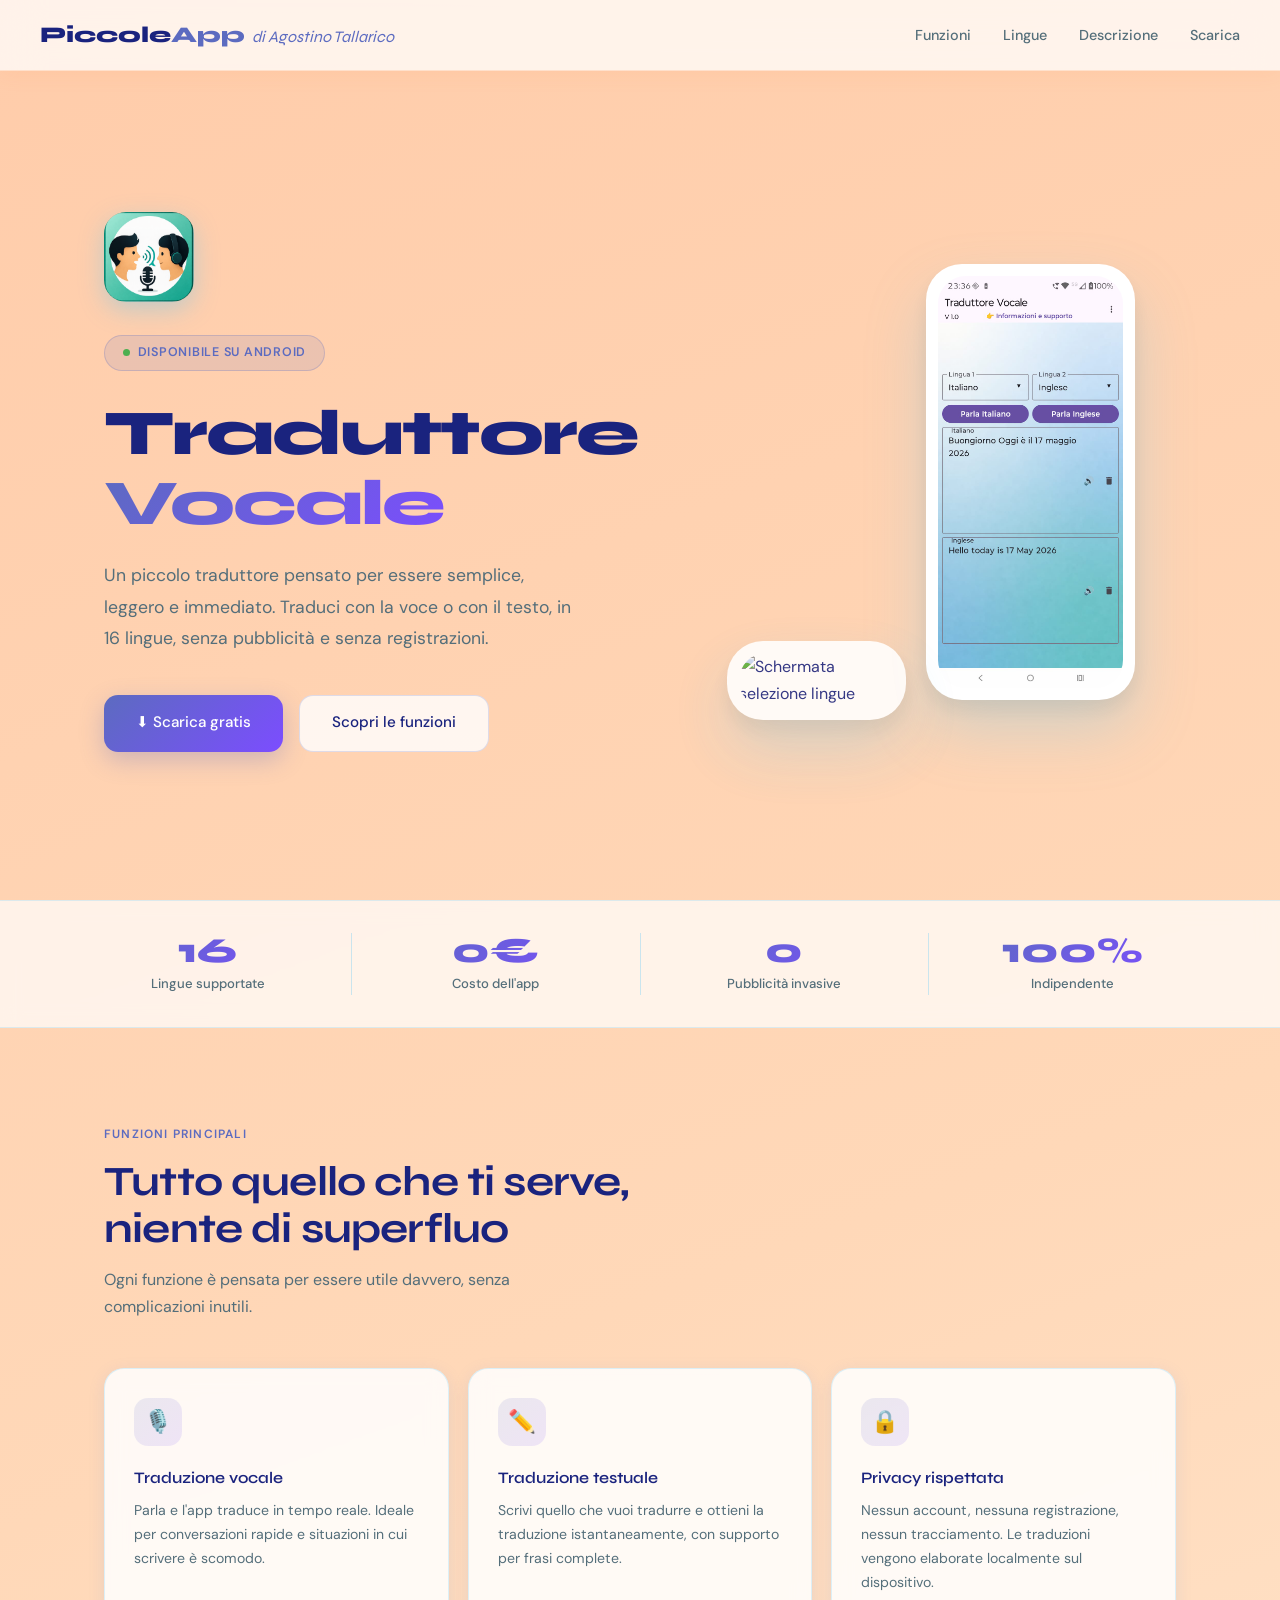
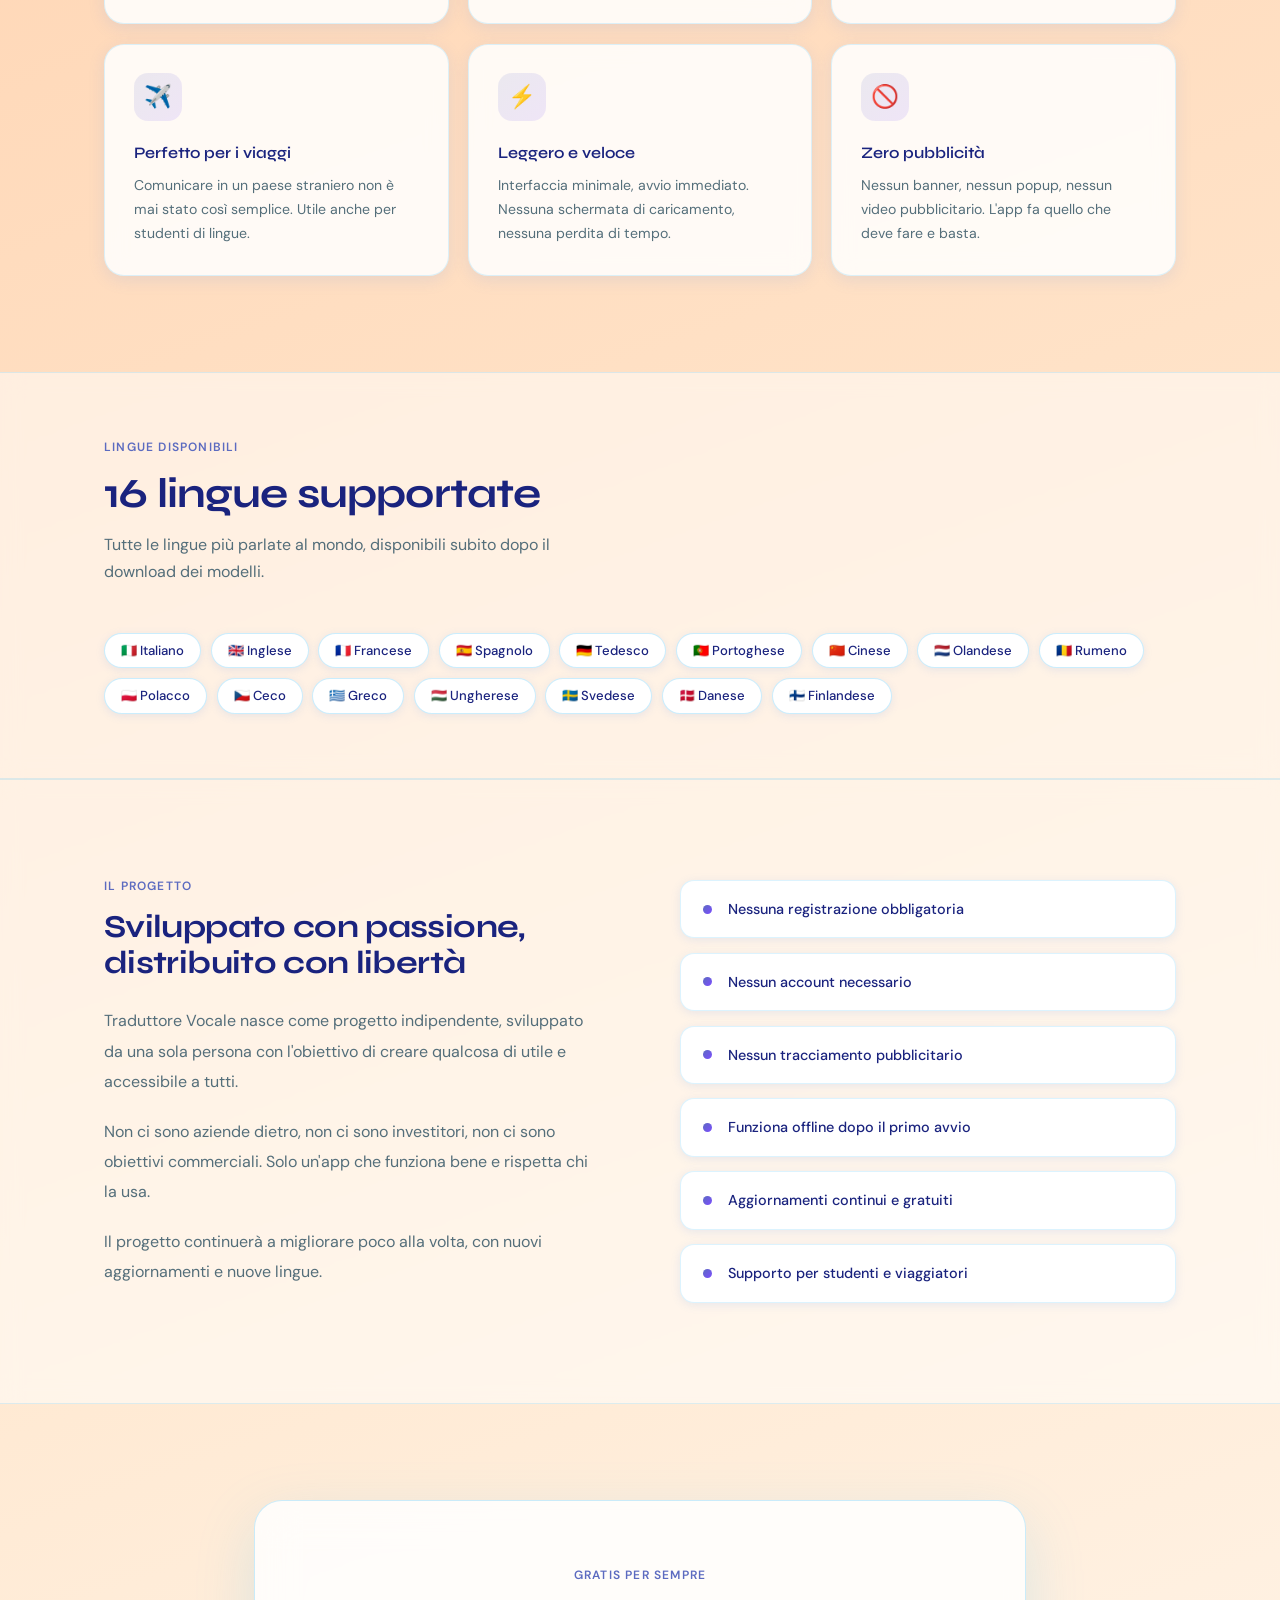
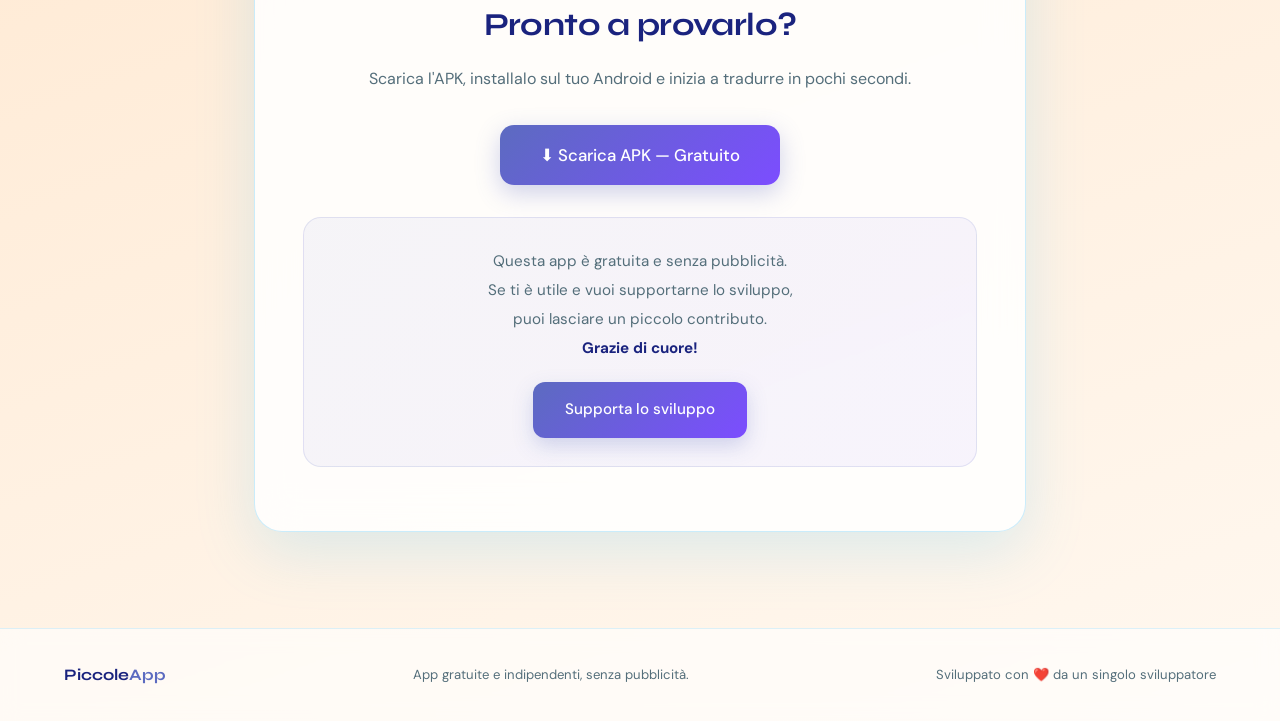
==== index.html @ b2d97234 "Add files via upload" ====
<!DOCTYPE html>
<html lang="it">
<head>
  <meta charset="UTF-8">
  <meta name="viewport" content="width=device-width, initial-scale=1.0">
  <title>PiccoleApp — Traduttore Vocale</title>
  <link href="https://fonts.googleapis.com/css2?family=Syne:wght@400;600;700;800&family=DM+Sans:wght@300;400;500&display=swap" rel="stylesheet">
  <style>
    *, *::before, *::after { box-sizing: border-box; margin: 0; padding: 0; }
    :root {
      --accent: #5c6bc0;
      --accent2: #7c4dff;
      --text: #1a237e;
      --text-muted: #546e7a;
      --card: rgba(255,255,255,0.85);
      --shadow: rgba(100,149,237,0.15);
    }
    html { scroll-behavior: smooth; }
    body {
      background: linear-gradient(160deg, #ffccaa 0%, #ffd8b8 35%, #ffe8d0 65%, #fff8f0 100%);
      min-height: 100vh;
      color: var(--text);
      font-family: 'DM Sans', sans-serif;
      line-height: 1.7;
      overflow-x: hidden;
    }
    nav {
      position: fixed; top: 0; left: 0; right: 0; z-index: 100;
      padding: 1rem 2.5rem;
      display: flex; justify-content: space-between; align-items: center;
      background: rgba(255,255,255,0.75);
      backdrop-filter: blur(20px);
      border-bottom: 1px solid rgba(255,150,80,0.2);
      box-shadow: 0 2px 20px rgba(255,150,80,0.1);
    }
    .nav-logo { font-family: 'Syne', sans-serif; font-weight: 800; font-size: 1.4rem; color: var(--text); text-decoration: none; }
    .nav-logo span { color: var(--accent); }
    .nav-links { display: flex; gap: 2rem; list-style: none; }
    .nav-links a { color: var(--text-muted); text-decoration: none; font-size: 0.9rem; font-weight: 500; transition: color 0.2s; }
    .nav-links a:hover { color: var(--accent); }

    .hero {
      min-height: 100vh;
      display: grid; grid-template-columns: 1fr 1fr;
      align-items: center; gap: 3rem;
      padding: 8rem 4rem 4rem;
      max-width: 1200px; margin: 0 auto;
    }
    .hero-content { animation: fadeUp 0.7s ease both; }
    @keyframes fadeUp { from { opacity:0; transform:translateY(25px); } to { opacity:1; transform:translateY(0); } }

    .hero-tag {
      display: inline-flex; align-items: center; gap: 0.5rem;
      background: rgba(92,107,192,0.12); border: 1px solid rgba(92,107,192,0.25);
      border-radius: 100px; padding: 0.4rem 1.1rem;
      font-size: 0.78rem; font-weight: 600; color: var(--accent);
      margin-bottom: 1.8rem; letter-spacing: 0.06em; text-transform: uppercase;
    }
    .hero-tag::before { content:''; width:7px; height:7px; border-radius:50%; background:#4caf50; animation: pulse 2s infinite; }
    @keyframes pulse { 0%,100%{opacity:1} 50%{opacity:0.4} }

    .hero h1 {
      font-family: 'Syne', sans-serif; font-weight: 800;
      font-size: clamp(2.8rem, 5vw, 4.5rem);
      line-height: 1.08; letter-spacing: -0.03em; margin-bottom: 1.4rem; color: #1a237e;
    }
    .hero h1 em {
      font-style: normal;
      background: linear-gradient(135deg, #5c6bc0, #7c4dff);
      -webkit-background-clip: text; -webkit-text-fill-color: transparent; background-clip: text;
    }
    .hero-desc { font-size: 1.1rem; color: var(--text-muted); max-width: 480px; margin-bottom: 2.5rem; line-height: 1.8; }
    .hero-actions { display: flex; gap: 1rem; flex-wrap: wrap; }

    .btn {
      display: inline-flex; align-items: center; gap: 0.6rem;
      padding: 0.9rem 2rem; border-radius: 14px;
      font-family: 'DM Sans', sans-serif; font-size: 0.95rem; font-weight: 500;
      text-decoration: none; cursor: pointer; border: none; transition: all 0.2s;
    }
    .btn-primary { background: linear-gradient(135deg, #5c6bc0, #7c4dff); color: white; box-shadow: 0 8px 24px rgba(92,107,192,0.3); }
    .btn-primary:hover { transform: translateY(-3px); box-shadow: 0 14px 32px rgba(92,107,192,0.4); }
    .btn-secondary { background: rgba(255,255,255,0.8); color: var(--text); border: 1px solid rgba(92,107,192,0.2); }
    .btn-secondary:hover { background: white; transform: translateY(-2px); box-shadow: 0 8px 20px rgba(100,149,237,0.15); }

    .hero-visual {
      display: flex; justify-content: center; align-items: flex-end;
      gap: 1.2rem; animation: fadeUp 0.7s ease 0.2s both;
    }
    .phone-frame {
      background: white; border-radius: 36px; padding: 10px;
      box-shadow: 0 30px 60px rgba(79,195,247,0.25), 0 10px 20px rgba(0,0,0,0.08);
      border: 2px solid rgba(255,255,255,0.9);
    }
    .phone-frame img { width: 185px; border-radius: 28px; display: block; }
    .phone-frame.secondary img { width: 155px; }
    .phone-frame.secondary { transform: translateY(20px); opacity: 0.88; }

    .stats-bar {
      background: rgba(255,255,255,0.7); backdrop-filter: blur(10px);
      border-top: 1px solid rgba(79,195,247,0.2); border-bottom: 1px solid rgba(79,195,247,0.2);
      padding: 2rem 4rem; display: flex; justify-content: center;
    }
    .stat { flex: 1; text-align: center; padding: 0 2rem; border-right: 1px solid rgba(79,195,247,0.3); }
    .stat:last-child { border-right: none; }
    .stat-num {
      font-family: 'Syne', sans-serif; font-size: 2.2rem; font-weight: 800;
      background: linear-gradient(135deg, #5c6bc0, #7c4dff);
      -webkit-background-clip: text; -webkit-text-fill-color: transparent; background-clip: text;
      line-height: 1; margin-bottom: 0.3rem;
    }
    .stat-label { font-size: 0.82rem; color: var(--text-muted); font-weight: 500; }

    .section { padding: 6rem 4rem; max-width: 1200px; margin: 0 auto; }
    .section-tag { font-size: 0.75rem; font-weight: 600; color: var(--accent); text-transform: uppercase; letter-spacing: 0.1em; margin-bottom: 0.8rem; }
    .section-title { font-family: 'Syne', sans-serif; font-weight: 700; font-size: clamp(1.8rem, 3.5vw, 2.6rem); letter-spacing: -0.02em; margin-bottom: 0.8rem; color: #1a237e; line-height: 1.15; }
    .section-desc { color: var(--text-muted); font-size: 1rem; max-width: 480px; margin-bottom: 3rem; }

    .features-grid { display: grid; grid-template-columns: repeat(auto-fit, minmax(260px, 1fr)); gap: 1.2rem; }
    .feature-card {
      background: var(--card); border: 1px solid rgba(79,195,247,0.2);
      border-radius: 20px; padding: 1.8rem; transition: all 0.3s;
      backdrop-filter: blur(10px); box-shadow: 0 4px 16px var(--shadow);
    }
    .feature-card:hover { transform: translateY(-5px); box-shadow: 0 16px 40px rgba(79,195,247,0.2); border-color: rgba(92,107,192,0.3); }
    .feature-icon { width:48px; height:48px; border-radius:14px; background:linear-gradient(135deg,rgba(92,107,192,0.12),rgba(124,77,255,0.12)); display:flex; align-items:center; justify-content:center; font-size:1.4rem; margin-bottom:1.1rem; }
    .feature-title { font-family:'Syne',sans-serif; font-weight:600; font-size:1rem; margin-bottom:0.5rem; color:#1a237e; }
    .feature-desc { font-size:0.88rem; color:var(--text-muted); line-height:1.7; }

    .light-section { background: rgba(255,255,255,0.5); backdrop-filter: blur(10px); border-top: 1px solid rgba(79,195,247,0.2); border-bottom: 1px solid rgba(79,195,247,0.2); }
    .langs-inner { max-width:1200px; margin:0 auto; padding:4rem; }
    .langs-grid { display:flex; flex-wrap:wrap; gap:0.6rem; margin-top:1rem; }
    .lang-tag { background:white; border:1px solid rgba(79,195,247,0.3); border-radius:100px; padding:0.35rem 1rem; font-size:0.82rem; color:var(--text); font-weight:500; box-shadow:0 2px 8px var(--shadow); }

    .desc-inner { max-width:1200px; margin:0 auto; padding:6rem 4rem; display:grid; grid-template-columns:1fr 1fr; gap:5rem; align-items:center; }
    .desc-text p { color:var(--text-muted); font-size:1rem; line-height:1.9; margin-bottom:1.2rem; }
    .highlights { display:flex; flex-direction:column; gap:0.9rem; }
    .highlight-item { display:flex; align-items:center; gap:1rem; padding:1rem 1.4rem; background:white; border-radius:14px; border:1px solid rgba(79,195,247,0.2); box-shadow:0 2px 10px var(--shadow); transition:all 0.2s; }
    .highlight-item:hover { transform:translateX(5px); border-color:rgba(92,107,192,0.3); }
    .highlight-dot { width:9px; height:9px; border-radius:50%; background:linear-gradient(135deg,#5c6bc0,#7c4dff); flex-shrink:0; }
    .highlight-text { font-size:0.9rem; color:var(--text); font-weight:500; }

    .download-wrap { padding:6rem 4rem; max-width:900px; margin:0 auto; text-align:center; }
    .download-card { background:rgba(255,255,255,0.85); backdrop-filter:blur(20px); border:1px solid rgba(79,195,247,0.3); border-radius:28px; padding:4rem 3rem; box-shadow:0 20px 60px rgba(79,195,247,0.2); }
    .download-title { font-family:'Syne',sans-serif; font-weight:700; font-size:2rem; color:#1a237e; margin-bottom:0.8rem; letter-spacing:-0.02em; }
    .download-desc { color:var(--text-muted); font-size:1rem; margin-bottom:2rem; }
    .donate-box { margin-top:2rem; padding:1.8rem 2rem; background:linear-gradient(135deg,rgba(92,107,192,0.06),rgba(124,77,255,0.06)); border-radius:18px; border:1px solid rgba(92,107,192,0.15); font-size:0.95rem; color:var(--text-muted); line-height:1.9; }
    .donate-box strong { color:var(--text); }
    .btn-donate { display:inline-flex; align-items:center; gap:0.6rem; margin-top:1.2rem; padding:0.85rem 2rem; border-radius:12px; background:linear-gradient(135deg,#5c6bc0,#7c4dff); color:white; font-family:'DM Sans',sans-serif; font-size:0.95rem; font-weight:500; text-decoration:none; transition:all 0.2s; box-shadow:0 8px 20px rgba(92,107,192,0.25); }
    .btn-donate:hover { transform:translateY(-2px); box-shadow:0 12px 28px rgba(92,107,192,0.35); }

    footer { background:rgba(255,255,255,0.6); backdrop-filter:blur(10px); border-top:1px solid rgba(79,195,247,0.2); padding:2rem 4rem; display:flex; justify-content:space-between; align-items:center; flex-wrap:wrap; gap:1rem; }
    .footer-logo { font-family:'Syne',sans-serif; font-weight:700; font-size:1rem; color:var(--text); }
    .footer-logo span { color:var(--accent); }
    .footer-text { font-size:0.82rem; color:var(--text-muted); }

    @media(max-width:768px){
      nav{padding:1rem 1.5rem;} .nav-links{display:none;}
      .hero{grid-template-columns:1fr;padding:7rem 1.5rem 3rem;gap:2rem;}
      .hero-visual{order:-1;} .phone-frame.secondary{display:none;}
      .stats-bar{padding:1.5rem;flex-wrap:wrap;}
      .stat{border-right:none;border-bottom:1px solid rgba(79,195,247,0.2);padding:1rem;}
      .stat:last-child{border-bottom:none;}
      .section{padding:4rem 1.5rem;}
      .langs-inner{padding:3rem 1.5rem;}
      .desc-inner{grid-template-columns:1fr;gap:2.5rem;padding:4rem 1.5rem;}
      .download-wrap{padding:4rem 1.5rem;}
      .download-card{padding:2.5rem 1.5rem;}
      footer{padding:1.5rem;flex-direction:column;text-align:center;}
    }
  </style>
</head>
<body>

<nav>
  <a href="#" class="nav-logo">Piccole<span>App</span> <em style="font-style:italic;font-size:1rem;font-weight:400;color:var(--accent);">di Agostino Tallarico</em></a>
  <ul class="nav-links">
    <li><a href="#funzioni">Funzioni</a></li>
    <li><a href="#lingue">Lingue</a></li>
    <li><a href="#descrizione">Descrizione</a></li>
    <li><a href="#download">Scarica</a></li>
  </ul>
</nav>

<section class="hero">
  <div class="hero-content">
    <div style="margin-bottom:1.5rem;">
      <img src="icona.png" alt="Icona Traduttore Vocale" style="width:90px;height:90px;border-radius:22px;box-shadow:0 8px 24px rgba(79,195,247,0.35);">
    </div>
    <div class="hero-tag">Disponibile su Android</div>
    <h1>Traduttore<br><em>Vocale</em></h1>
    <p class="hero-desc">Un piccolo traduttore pensato per essere semplice, leggero e immediato. Traduci con la voce o con il testo, in 16 lingue, senza pubblicità e senza registrazioni.</p>
    <div class="hero-actions">
      <a href="#download" class="btn btn-primary">⬇ Scarica gratis</a>
      <a href="#funzioni" class="btn btn-secondary">Scopri le funzioni</a>
    </div>
  </div>
  <div class="hero-visual">
    <div class="phone-frame secondary">
      <img src="screenshot2.jpeg" alt="Schermata selezione lingue">
    </div>
    <div class="phone-frame">
      <img src="screenshot1.jpeg" alt="Schermata principale Traduttore Vocale">
    </div>
  </div>
</section>

<div class="stats-bar">
  <div class="stat"><div class="stat-num">16</div><div class="stat-label">Lingue supportate</div></div>
  <div class="stat"><div class="stat-num">0€</div><div class="stat-label">Costo dell'app</div></div>
  <div class="stat"><div class="stat-num">0</div><div class="stat-label">Pubblicità invasive</div></div>
  <div class="stat"><div class="stat-num">100%</div><div class="stat-label">Indipendente</div></div>
</div>

<section class="section" id="funzioni">
  <div class="section-tag">Funzioni principali</div>
  <h2 class="section-title">Tutto quello che ti serve,<br>niente di superfluo</h2>
  <p class="section-desc">Ogni funzione è pensata per essere utile davvero, senza complicazioni inutili.</p>
  <div class="features-grid">
    <div class="feature-card"><div class="feature-icon">🎙️</div><div class="feature-title">Traduzione vocale</div><div class="feature-desc">Parla e l'app traduce in tempo reale. Ideale per conversazioni rapide e situazioni in cui scrivere è scomodo.</div></div>
    <div class="feature-card"><div class="feature-icon">✏️</div><div class="feature-title">Traduzione testuale</div><div class="feature-desc">Scrivi quello che vuoi tradurre e ottieni la traduzione istantaneamente, con supporto per frasi complete.</div></div>
    <div class="feature-card"><div class="feature-icon">🔒</div><div class="feature-title">Privacy rispettata</div><div class="feature-desc">Nessun account, nessuna registrazione, nessun tracciamento. Le traduzioni vengono elaborate localmente sul dispositivo.</div></div>
    <div class="feature-card"><div class="feature-icon">✈️</div><div class="feature-title">Perfetto per i viaggi</div><div class="feature-desc">Comunicare in un paese straniero non è mai stato così semplice. Utile anche per studenti di lingue.</div></div>
    <div class="feature-card"><div class="feature-icon">⚡</div><div class="feature-title">Leggero e veloce</div><div class="feature-desc">Interfaccia minimale, avvio immediato. Nessuna schermata di caricamento, nessuna perdita di tempo.</div></div>
    <div class="feature-card"><div class="feature-icon">🚫</div><div class="feature-title">Zero pubblicità</div><div class="feature-desc">Nessun banner, nessun popup, nessun video pubblicitario. L'app fa quello che deve fare e basta.</div></div>
  </div>
</section>

<div class="light-section" id="lingue">
  <div class="langs-inner">
    <div class="section-tag">Lingue disponibili</div>
    <h2 class="section-title">16 lingue supportate</h2>
    <p class="section-desc">Tutte le lingue più parlate al mondo, disponibili subito dopo il download dei modelli.</p>
    <div class="langs-grid">
      <span class="lang-tag">🇮🇹 Italiano</span>
      <span class="lang-tag">🇬🇧 Inglese</span>
      <span class="lang-tag">🇫🇷 Francese</span>
      <span class="lang-tag">🇪🇸 Spagnolo</span>
      <span class="lang-tag">🇩🇪 Tedesco</span>
      <span class="lang-tag">🇵🇹 Portoghese</span>
      <span class="lang-tag">🇨🇳 Cinese</span>
      <span class="lang-tag">🇳🇱 Olandese</span>
      <span class="lang-tag">🇷🇴 Rumeno</span>
      <span class="lang-tag">🇵🇱 Polacco</span>
      <span class="lang-tag">🇨🇿 Ceco</span>
      <span class="lang-tag">🇬🇷 Greco</span>
      <span class="lang-tag">🇭🇺 Ungherese</span>
      <span class="lang-tag">🇸🇪 Svedese</span>
      <span class="lang-tag">🇩🇰 Danese</span>
      <span class="lang-tag">🇫🇮 Finlandese</span>
    </div>
  </div>
</div>

<div class="light-section" id="descrizione">
  <div class="desc-inner">
    <div class="desc-text">
      <div class="section-tag">Il progetto</div>
      <h2 class="section-title" style="font-size:2rem;margin-bottom:1.5rem;">Sviluppato con passione,<br>distribuito con libertà</h2>
      <p>Traduttore Vocale nasce come progetto indipendente, sviluppato da una sola persona con l'obiettivo di creare qualcosa di utile e accessibile a tutti.</p>
      <p>Non ci sono aziende dietro, non ci sono investitori, non ci sono obiettivi commerciali. Solo un'app che funziona bene e rispetta chi la usa.</p>
      <p>Il progetto continuerà a migliorare poco alla volta, con nuovi aggiornamenti e nuove lingue.</p>
    </div>
    <div class="highlights">
      <div class="highlight-item"><div class="highlight-dot"></div><div class="highlight-text">Nessuna registrazione obbligatoria</div></div>
      <div class="highlight-item"><div class="highlight-dot"></div><div class="highlight-text">Nessun account necessario</div></div>
      <div class="highlight-item"><div class="highlight-dot"></div><div class="highlight-text">Nessun tracciamento pubblicitario</div></div>
      <div class="highlight-item"><div class="highlight-dot"></div><div class="highlight-text">Funziona offline dopo il primo avvio</div></div>
      <div class="highlight-item"><div class="highlight-dot"></div><div class="highlight-text">Aggiornamenti continui e gratuiti</div></div>
      <div class="highlight-item"><div class="highlight-dot"></div><div class="highlight-text">Supporto per studenti e viaggiatori</div></div>
    </div>
  </div>
</div>

<div class="download-wrap" id="download">
  <div class="download-card">
    <div class="section-tag" style="margin-bottom:0.8rem;">Gratis per sempre</div>
    <div class="download-title">Pronto a provarlo?</div>
    <p class="download-desc">Scarica l'APK, installalo sul tuo Android e inizia a tradurre in pochi secondi.</p>
    <a href="https://github.com/piccoleapp-agozx/piccoleapp-agozx.github.io/releases/download/V1.0/TraduttoreVocaleV1.apk" class="btn btn-primary" style="font-size:1.05rem;padding:1rem 2.5rem;margin:0 auto;display:inline-flex;">
      ⬇ Scarica APK — Gratuito
    </a>
    <div class="donate-box">
      Questa app è gratuita e senza pubblicità.<br>
      Se ti è utile e vuoi supportarne lo sviluppo,<br>
      puoi lasciare un piccolo contributo.<br>
      <strong>Grazie di cuore!</strong>
      <br>
      <a href="https://buy.stripe.com/dRmeVe0cz824a1n1lddwc03" target="_blank" class="btn-donate">Supporta lo sviluppo</a>
    </div>
  </div>
</div>

<footer>
  <div class="footer-logo">Piccole<span>App</span></div>
  <div class="footer-text">App gratuite e indipendenti, senza pubblicità.</div>
  <div class="footer-text">Sviluppato con ❤️ da un singolo sviluppatore</div>
</footer>

</body>
</html>
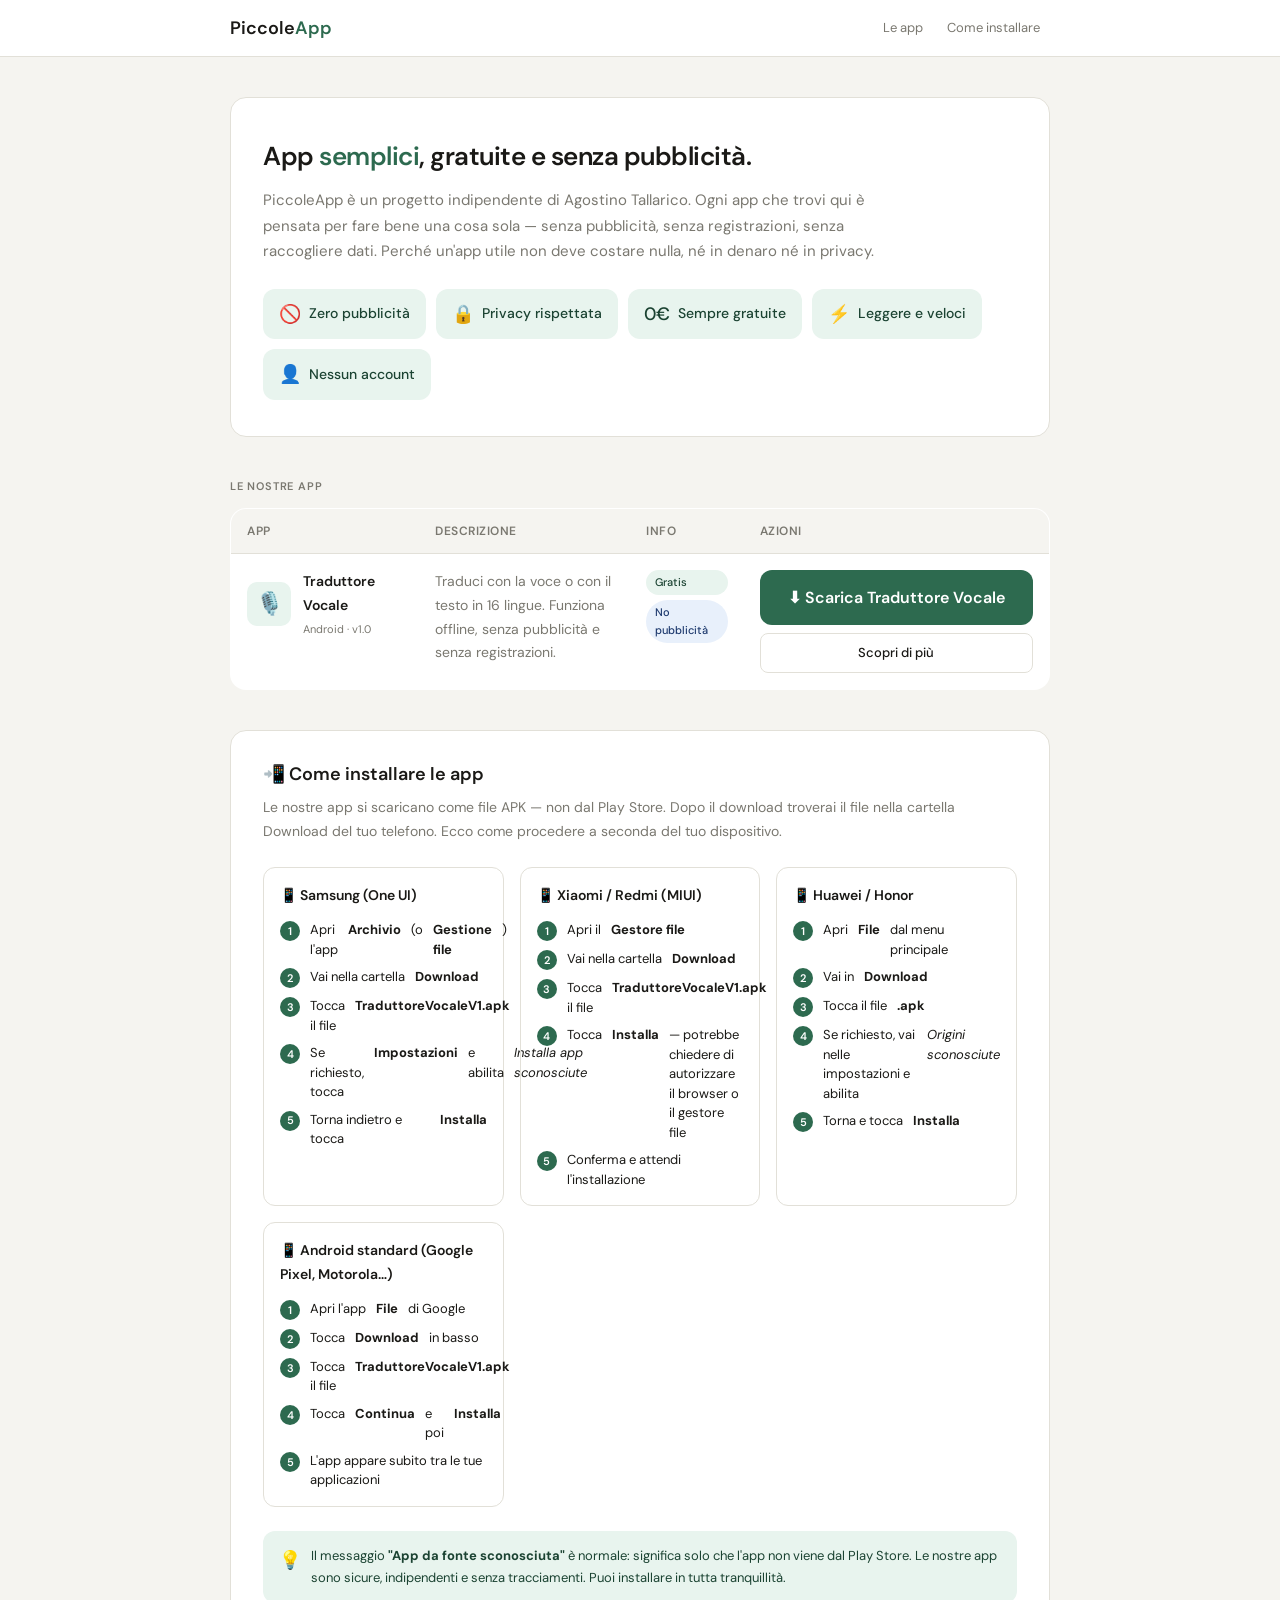
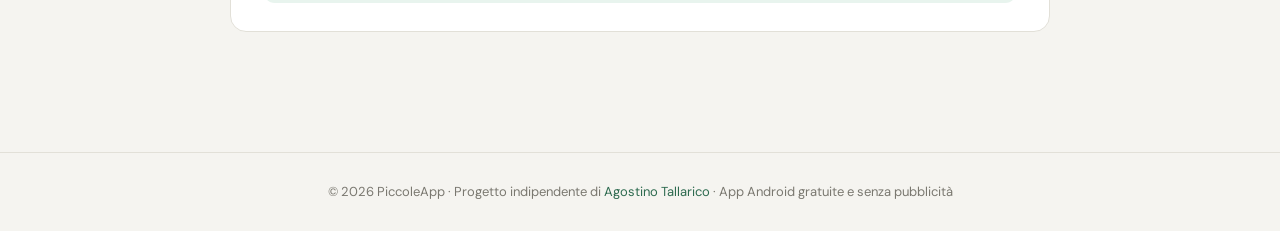
==== commit 842cac80: "Update footer text to remove advertising mention" ====
--- a/index.html
+++ b/index.html
@@ -1,300 +1,235 @@
 <!DOCTYPE html>
 <html lang="it">
 <head>
-  <meta charset="UTF-8">
-  <meta name="viewport" content="width=device-width, initial-scale=1.0">
-  <title>PiccoleApp — Traduttore Vocale</title>
-  <link href="https://fonts.googleapis.com/css2?family=Syne:wght@400;600;700;800&family=DM+Sans:wght@300;400;500&display=swap" rel="stylesheet">
+  <meta charset="UTF-8"/>
+  <meta name="viewport" content="width=device-width, initial-scale=1.0"/>
+  <title>PiccoleApp — App Android gratuite e senza pubblicità</title>
+  <link rel="preconnect" href="https://fonts.googleapis.com">
+  <link href="https://fonts.googleapis.com/css2?family=DM+Sans:wght@400;500;600&display=swap" rel="stylesheet">
   <style>
     *, *::before, *::after { box-sizing: border-box; margin: 0; padding: 0; }
     :root {
-      --accent: #5c6bc0;
-      --accent2: #7c4dff;
-      --text: #1a237e;
-      --text-muted: #546e7a;
-      --card: rgba(255,255,255,0.85);
-      --shadow: rgba(100,149,237,0.15);
+      --bg: #f5f4f0;
+      --surface: #ffffff;
+      --border: #e2e0d8;
+      --text: #1a1916;
+      --muted: #7a7870;
+      --accent: #2d6a4f;
+      --accent-light: #e8f4ee;
+      --accent-text: #1b4332;
+      --highlight: #f4a226;
+      --info-light: #e8f0fb;
+      --info-text: #1e3a6e;
+      --radius-sm: 8px;
+      --radius-md: 12px;
+      --radius-lg: 16px;
     }
-    html { scroll-behavior: smooth; }
-    body {
-      background: linear-gradient(160deg, #ffccaa 0%, #ffd8b8 35%, #ffe8d0 65%, #fff8f0 100%);
-      min-height: 100vh;
-      color: var(--text);
-      font-family: 'DM Sans', sans-serif;
-      line-height: 1.7;
-      overflow-x: hidden;
-    }
-    nav {
-      position: fixed; top: 0; left: 0; right: 0; z-index: 100;
-      padding: 1rem 2.5rem;
-      display: flex; justify-content: space-between; align-items: center;
-      background: rgba(255,255,255,0.75);
-      backdrop-filter: blur(20px);
-      border-bottom: 1px solid rgba(255,150,80,0.2);
-      box-shadow: 0 2px 20px rgba(255,150,80,0.1);
-    }
-    .nav-logo { font-family: 'Syne', sans-serif; font-weight: 800; font-size: 1.4rem; color: var(--text); text-decoration: none; }
-    .nav-logo span { color: var(--accent); }
-    .nav-links { display: flex; gap: 2rem; list-style: none; }
-    .nav-links a { color: var(--text-muted); text-decoration: none; font-size: 0.9rem; font-weight: 500; transition: color 0.2s; }
-    .nav-links a:hover { color: var(--accent); }
-
-    .hero {
-      min-height: 100vh;
-      display: grid; grid-template-columns: 1fr 1fr;
-      align-items: center; gap: 3rem;
-      padding: 8rem 4rem 4rem;
-      max-width: 1200px; margin: 0 auto;
-    }
-    .hero-content { animation: fadeUp 0.7s ease both; }
-    @keyframes fadeUp { from { opacity:0; transform:translateY(25px); } to { opacity:1; transform:translateY(0); } }
-
-    .hero-tag {
-      display: inline-flex; align-items: center; gap: 0.5rem;
-      background: rgba(92,107,192,0.12); border: 1px solid rgba(92,107,192,0.25);
-      border-radius: 100px; padding: 0.4rem 1.1rem;
-      font-size: 0.78rem; font-weight: 600; color: var(--accent);
-      margin-bottom: 1.8rem; letter-spacing: 0.06em; text-transform: uppercase;
-    }
-    .hero-tag::before { content:''; width:7px; height:7px; border-radius:50%; background:#4caf50; animation: pulse 2s infinite; }
-    @keyframes pulse { 0%,100%{opacity:1} 50%{opacity:0.4} }
-
-    .hero h1 {
-      font-family: 'Syne', sans-serif; font-weight: 800;
-      font-size: clamp(2.8rem, 5vw, 4.5rem);
-      line-height: 1.08; letter-spacing: -0.03em; margin-bottom: 1.4rem; color: #1a237e;
-    }
-    .hero h1 em {
-      font-style: normal;
-      background: linear-gradient(135deg, #5c6bc0, #7c4dff);
-      -webkit-background-clip: text; -webkit-text-fill-color: transparent; background-clip: text;
-    }
-    .hero-desc { font-size: 1.1rem; color: var(--text-muted); max-width: 480px; margin-bottom: 2.5rem; line-height: 1.8; }
-    .hero-actions { display: flex; gap: 1rem; flex-wrap: wrap; }
-
-    .btn {
-      display: inline-flex; align-items: center; gap: 0.6rem;
-      padding: 0.9rem 2rem; border-radius: 14px;
-      font-family: 'DM Sans', sans-serif; font-size: 0.95rem; font-weight: 500;
-      text-decoration: none; cursor: pointer; border: none; transition: all 0.2s;
-    }
-    .btn-primary { background: linear-gradient(135deg, #5c6bc0, #7c4dff); color: white; box-shadow: 0 8px 24px rgba(92,107,192,0.3); }
-    .btn-primary:hover { transform: translateY(-3px); box-shadow: 0 14px 32px rgba(92,107,192,0.4); }
-    .btn-secondary { background: rgba(255,255,255,0.8); color: var(--text); border: 1px solid rgba(92,107,192,0.2); }
-    .btn-secondary:hover { background: white; transform: translateY(-2px); box-shadow: 0 8px 20px rgba(100,149,237,0.15); }
-
-    .hero-visual {
-      display: flex; justify-content: center; align-items: flex-end;
-      gap: 1.2rem; animation: fadeUp 0.7s ease 0.2s both;
-    }
-    .phone-frame {
-      background: white; border-radius: 36px; padding: 10px;
-      box-shadow: 0 30px 60px rgba(79,195,247,0.25), 0 10px 20px rgba(0,0,0,0.08);
-      border: 2px solid rgba(255,255,255,0.9);
-    }
-    .phone-frame img { width: 185px; border-radius: 28px; display: block; }
-    .phone-frame.secondary img { width: 155px; }
-    .phone-frame.secondary { transform: translateY(20px); opacity: 0.88; }
-
-    .stats-bar {
-      background: rgba(255,255,255,0.7); backdrop-filter: blur(10px);
-      border-top: 1px solid rgba(79,195,247,0.2); border-bottom: 1px solid rgba(79,195,247,0.2);
-      padding: 2rem 4rem; display: flex; justify-content: center;
-    }
-    .stat { flex: 1; text-align: center; padding: 0 2rem; border-right: 1px solid rgba(79,195,247,0.3); }
-    .stat:last-child { border-right: none; }
-    .stat-num {
-      font-family: 'Syne', sans-serif; font-size: 2.2rem; font-weight: 800;
-      background: linear-gradient(135deg, #5c6bc0, #7c4dff);
-      -webkit-background-clip: text; -webkit-text-fill-color: transparent; background-clip: text;
-      line-height: 1; margin-bottom: 0.3rem;
-    }
-    .stat-label { font-size: 0.82rem; color: var(--text-muted); font-weight: 500; }
-
-    .section { padding: 6rem 4rem; max-width: 1200px; margin: 0 auto; }
-    .section-tag { font-size: 0.75rem; font-weight: 600; color: var(--accent); text-transform: uppercase; letter-spacing: 0.1em; margin-bottom: 0.8rem; }
-    .section-title { font-family: 'Syne', sans-serif; font-weight: 700; font-size: clamp(1.8rem, 3.5vw, 2.6rem); letter-spacing: -0.02em; margin-bottom: 0.8rem; color: #1a237e; line-height: 1.15; }
-    .section-desc { color: var(--text-muted); font-size: 1rem; max-width: 480px; margin-bottom: 3rem; }
-
-    .features-grid { display: grid; grid-template-columns: repeat(auto-fit, minmax(260px, 1fr)); gap: 1.2rem; }
-    .feature-card {
-      background: var(--card); border: 1px solid rgba(79,195,247,0.2);
-      border-radius: 20px; padding: 1.8rem; transition: all 0.3s;
-      backdrop-filter: blur(10px); box-shadow: 0 4px 16px var(--shadow);
-    }
-    .feature-card:hover { transform: translateY(-5px); box-shadow: 0 16px 40px rgba(79,195,247,0.2); border-color: rgba(92,107,192,0.3); }
-    .feature-icon { width:48px; height:48px; border-radius:14px; background:linear-gradient(135deg,rgba(92,107,192,0.12),rgba(124,77,255,0.12)); display:flex; align-items:center; justify-content:center; font-size:1.4rem; margin-bottom:1.1rem; }
-    .feature-title { font-family:'Syne',sans-serif; font-weight:600; font-size:1rem; margin-bottom:0.5rem; color:#1a237e; }
-    .feature-desc { font-size:0.88rem; color:var(--text-muted); line-height:1.7; }
-
-    .light-section { background: rgba(255,255,255,0.5); backdrop-filter: blur(10px); border-top: 1px solid rgba(79,195,247,0.2); border-bottom: 1px solid rgba(79,195,247,0.2); }
-    .langs-inner { max-width:1200px; margin:0 auto; padding:4rem; }
-    .langs-grid { display:flex; flex-wrap:wrap; gap:0.6rem; margin-top:1rem; }
-    .lang-tag { background:white; border:1px solid rgba(79,195,247,0.3); border-radius:100px; padding:0.35rem 1rem; font-size:0.82rem; color:var(--text); font-weight:500; box-shadow:0 2px 8px var(--shadow); }
-
-    .desc-inner { max-width:1200px; margin:0 auto; padding:6rem 4rem; display:grid; grid-template-columns:1fr 1fr; gap:5rem; align-items:center; }
-    .desc-text p { color:var(--text-muted); font-size:1rem; line-height:1.9; margin-bottom:1.2rem; }
-    .highlights { display:flex; flex-direction:column; gap:0.9rem; }
-    .highlight-item { display:flex; align-items:center; gap:1rem; padding:1rem 1.4rem; background:white; border-radius:14px; border:1px solid rgba(79,195,247,0.2); box-shadow:0 2px 10px var(--shadow); transition:all 0.2s; }
-    .highlight-item:hover { transform:translateX(5px); border-color:rgba(92,107,192,0.3); }
-    .highlight-dot { width:9px; height:9px; border-radius:50%; background:linear-gradient(135deg,#5c6bc0,#7c4dff); flex-shrink:0; }
-    .highlight-text { font-size:0.9rem; color:var(--text); font-weight:500; }
-
-    .download-wrap { padding:6rem 4rem; max-width:900px; margin:0 auto; text-align:center; }
-    .download-card { background:rgba(255,255,255,0.85); backdrop-filter:blur(20px); border:1px solid rgba(79,195,247,0.3); border-radius:28px; padding:4rem 3rem; box-shadow:0 20px 60px rgba(79,195,247,0.2); }
-    .download-title { font-family:'Syne',sans-serif; font-weight:700; font-size:2rem; color:#1a237e; margin-bottom:0.8rem; letter-spacing:-0.02em; }
-    .download-desc { color:var(--text-muted); font-size:1rem; margin-bottom:2rem; }
-    .donate-box { margin-top:2rem; padding:1.8rem 2rem; background:linear-gradient(135deg,rgba(92,107,192,0.06),rgba(124,77,255,0.06)); border-radius:18px; border:1px solid rgba(92,107,192,0.15); font-size:0.95rem; color:var(--text-muted); line-height:1.9; }
-    .donate-box strong { color:var(--text); }
-    .btn-donate { display:inline-flex; align-items:center; gap:0.6rem; margin-top:1.2rem; padding:0.85rem 2rem; border-radius:12px; background:linear-gradient(135deg,#5c6bc0,#7c4dff); color:white; font-family:'DM Sans',sans-serif; font-size:0.95rem; font-weight:500; text-decoration:none; transition:all 0.2s; box-shadow:0 8px 20px rgba(92,107,192,0.25); }
-    .btn-donate:hover { transform:translateY(-2px); box-shadow:0 12px 28px rgba(92,107,192,0.35); }
-
-    footer { background:rgba(255,255,255,0.6); backdrop-filter:blur(10px); border-top:1px solid rgba(79,195,247,0.2); padding:2rem 4rem; display:flex; justify-content:space-between; align-items:center; flex-wrap:wrap; gap:1rem; }
-    .footer-logo { font-family:'Syne',sans-serif; font-weight:700; font-size:1rem; color:var(--text); }
-    .footer-logo span { color:var(--accent); }
-    .footer-text { font-size:0.82rem; color:var(--text-muted); }
-
-    @media(max-width:768px){
-      nav{padding:1rem 1.5rem;} .nav-links{display:none;}
-      .hero{grid-template-columns:1fr;padding:7rem 1.5rem 3rem;gap:2rem;}
-      .hero-visual{order:-1;} .phone-frame.secondary{display:none;}
-      .stats-bar{padding:1.5rem;flex-wrap:wrap;}
-      .stat{border-right:none;border-bottom:1px solid rgba(79,195,247,0.2);padding:1rem;}
-      .stat:last-child{border-bottom:none;}
-      .section{padding:4rem 1.5rem;}
-      .langs-inner{padding:3rem 1.5rem;}
-      .desc-inner{grid-template-columns:1fr;gap:2.5rem;padding:4rem 1.5rem;}
-      .download-wrap{padding:4rem 1.5rem;}
-      .download-card{padding:2.5rem 1.5rem;}
-      footer{padding:1.5rem;flex-direction:column;text-align:center;}
+    body { font-family: 'DM Sans', sans-serif; background: var(--bg); color: var(--text); line-height: 1.7; }
+
+    /* NAV */
+    nav { background: var(--surface); border-bottom: 1px solid var(--border); position: sticky; top: 0; z-index: 100; }
+    .nav-inner { max-width: 860px; margin: 0 auto; padding: 0 20px; height: 56px; display: flex; align-items: center; justify-content: space-between; }
+    .logo { font-size: 18px; font-weight: 600; color: var(--text); text-decoration: none; }
+    .logo span { color: var(--accent); }
+    .nav-links { display: flex; gap: 4px; }
+    .nav-links a { font-size: 13px; color: var(--muted); text-decoration: none; padding: 5px 10px; border-radius: var(--radius-sm); transition: background 0.15s, color 0.15s; }
+    .nav-links a:hover { background: var(--bg); color: var(--text); }
+
+    main { max-width: 860px; margin: 0 auto; padding: 40px 20px 80px; }
+
+    /* HERO FILOSOFIA */
+    .hero { background: var(--surface); border: 1px solid var(--border); border-radius: var(--radius-lg); padding: 36px 32px; margin-bottom: 40px; }
+    .hero h1 { font-size: 26px; font-weight: 600; letter-spacing: -0.5px; margin-bottom: 10px; }
+    .hero h1 span { color: var(--accent); }
+    .hero p { font-size: 15px; color: var(--muted); max-width: 620px; margin-bottom: 24px; }
+    .pillole { display: flex; flex-wrap: wrap; gap: 10px; }
+    .pillola { display: flex; align-items: center; gap: 8px; background: var(--accent-light); border-radius: var(--radius-md); padding: 10px 16px; font-size: 14px; font-weight: 500; color: var(--accent-text); }
+    .pillola .ico { font-size: 18px; }
+
+    /* SEZIONE TITOLO */
+    .section-label { font-size: 11px; font-weight: 600; letter-spacing: 0.8px; text-transform: uppercase; color: var(--muted); margin-bottom: 12px; }
+
+    /* TABELLA APP */
+    .app-table { width: 100%; border-collapse: collapse; background: var(--surface); border-radius: var(--radius-lg); overflow: hidden; border: 1px solid var(--border); margin-bottom: 40px; }
+    .app-table thead tr { background: var(--bg); border-bottom: 1px solid var(--border); }
+    .app-table th { font-size: 12px; font-weight: 600; color: var(--muted); text-transform: uppercase; letter-spacing: 0.5px; padding: 12px 16px; text-align: left; }
+    .app-table tbody tr { border-bottom: 1px solid var(--border); transition: background 0.12s; }
+    .app-table tbody tr:last-child { border-bottom: none; }
+    .app-table tbody tr:hover { background: var(--bg); }
+    .app-table td { padding: 16px; vertical-align: top; font-size: 14px; }
+    .app-name-cell { display: flex; align-items: center; gap: 12px; }
+    .app-icon { width: 44px; height: 44px; border-radius: 10px; background: var(--accent-light); display: flex; align-items: center; justify-content: center; font-size: 22px; flex-shrink: 0; }
+    .app-name { font-weight: 600; font-size: 14px; margin-bottom: 2px; }
+    .app-platform { font-size: 11px; color: var(--muted); }
+    .tag { font-size: 11px; font-weight: 500; padding: 3px 9px; border-radius: 99px; }
+    .tag-free { background: var(--accent-light); color: var(--accent-text); }
+    .tag-nopub { background: var(--info-light); color: var(--info-text); }
+    .btn { display: inline-block; font-family: 'DM Sans', sans-serif; border: none; cursor: pointer; text-decoration: none; transition: opacity 0.15s; white-space: nowrap; }
+    .btn-outline { font-size: 13px; font-weight: 500; padding: 8px 16px; border-radius: var(--radius-sm); background: transparent; border: 1px solid var(--border); color: var(--text); }
+    .btn-outline:hover { background: var(--bg); }
+    .btn-download { font-size: 16px; font-weight: 600; padding: 14px 28px; border-radius: var(--radius-md); background: var(--accent); color: #fff; display: flex; align-items: center; gap: 8px; width: 100%; justify-content: center; }
+    .btn-download:hover { opacity: 0.88; }
+    .btn-group { display: flex; flex-direction: column; gap: 8px; min-width: 200px; }
+
+    /* GUIDA INSTALLAZIONE */
+    .install-section { background: var(--surface); border: 1px solid var(--border); border-radius: var(--radius-lg); padding: 28px 32px; margin-bottom: 40px; }
+    .install-section h2 { font-size: 18px; font-weight: 600; margin-bottom: 6px; }
+    .install-section .intro { font-size: 14px; color: var(--muted); margin-bottom: 24px; }
+    .phone-types { display: grid; grid-template-columns: repeat(auto-fit, minmax(240px, 1fr)); gap: 16px; margin-bottom: 24px; }
+    .phone-card { border: 1px solid var(--border); border-radius: var(--radius-md); padding: 16px; }
+    .phone-card h3 { font-size: 14px; font-weight: 600; margin-bottom: 12px; display: flex; align-items: center; gap: 8px; }
+    .phone-steps { list-style: none; display: flex; flex-direction: column; gap: 8px; }
+    .phone-steps li { font-size: 13px; color: var(--text); display: flex; align-items: flex-start; gap: 10px; line-height: 1.5; }
+    .step-n { width: 20px; height: 20px; border-radius: 50%; background: var(--accent); color: #fff; font-size: 11px; font-weight: 600; display: flex; align-items: center; justify-content: center; flex-shrink: 0; margin-top: 1px; }
+    .install-note { background: var(--accent-light); border-radius: var(--radius-md); padding: 14px 16px; font-size: 13px; color: var(--accent-text); display: flex; gap: 10px; align-items: flex-start; }
+    .install-note .ico { font-size: 18px; flex-shrink: 0; }
+
+    /* FOOTER */
+    footer { border-top: 1px solid var(--border); text-align: center; padding: 28px 20px; font-size: 13px; color: var(--muted); }
+    footer a { color: var(--accent); text-decoration: none; }
+
+    @media (max-width: 600px) {
+      .hero { padding: 24px 20px; }
+      .install-section { padding: 20px; }
+      .app-table th:nth-child(3), .app-table td:nth-child(3) { display: none; }
+      .nav-links { display: none; }
     }
   </style>
 </head>
 <body>
 
 <nav>
-  <a href="#" class="nav-logo">Piccole<span>App</span> <em style="font-style:italic;font-size:1rem;font-weight:400;color:var(--accent);">di Agostino Tallarico</em></a>
-  <ul class="nav-links">
-    <li><a href="#funzioni">Funzioni</a></li>
-    <li><a href="#lingue">Lingue</a></li>
-    <li><a href="#descrizione">Descrizione</a></li>
-    <li><a href="#download">Scarica</a></li>
-  </ul>
+  <div class="nav-inner">
+    <a href="#" class="logo">Piccole<span>App</span></a>
+    <div class="nav-links">
+      <a href="#app">Le app</a>
+      <a href="#installa">Come installare</a>
+    </div>
+  </div>
 </nav>
 
-<section class="hero">
-  <div class="hero-content">
-    <div style="margin-bottom:1.5rem;">
-      <img src="icona.png" alt="Icona Traduttore Vocale" style="width:90px;height:90px;border-radius:22px;box-shadow:0 8px 24px rgba(79,195,247,0.35);">
-    </div>
-    <div class="hero-tag">Disponibile su Android</div>
-    <h1>Traduttore<br><em>Vocale</em></h1>
-    <p class="hero-desc">Un piccolo traduttore pensato per essere semplice, leggero e immediato. Traduci con la voce o con il testo, in 16 lingue, senza pubblicità e senza registrazioni.</p>
-    <div class="hero-actions">
-      <a href="#download" class="btn btn-primary">⬇ Scarica gratis</a>
-      <a href="#funzioni" class="btn btn-secondary">Scopri le funzioni</a>
-    </div>
-  </div>
-  <div class="hero-visual">
-    <div class="phone-frame secondary">
-      <img src="screenshot2.jpeg" alt="Schermata selezione lingue">
-    </div>
-    <div class="phone-frame">
-      <img src="screenshot1.jpeg" alt="Schermata principale Traduttore Vocale">
-    </div>
-  </div>
-</section>
-
-<div class="stats-bar">
-  <div class="stat"><div class="stat-num">16</div><div class="stat-label">Lingue supportate</div></div>
-  <div class="stat"><div class="stat-num">0€</div><div class="stat-label">Costo dell'app</div></div>
-  <div class="stat"><div class="stat-num">0</div><div class="stat-label">Pubblicità invasive</div></div>
-  <div class="stat"><div class="stat-num">100%</div><div class="stat-label">Indipendente</div></div>
-</div>
-
-<section class="section" id="funzioni">
-  <div class="section-tag">Funzioni principali</div>
-  <h2 class="section-title">Tutto quello che ti serve,<br>niente di superfluo</h2>
-  <p class="section-desc">Ogni funzione è pensata per essere utile davvero, senza complicazioni inutili.</p>
-  <div class="features-grid">
-    <div class="feature-card"><div class="feature-icon">🎙️</div><div class="feature-title">Traduzione vocale</div><div class="feature-desc">Parla e l'app traduce in tempo reale. Ideale per conversazioni rapide e situazioni in cui scrivere è scomodo.</div></div>
-    <div class="feature-card"><div class="feature-icon">✏️</div><div class="feature-title">Traduzione testuale</div><div class="feature-desc">Scrivi quello che vuoi tradurre e ottieni la traduzione istantaneamente, con supporto per frasi complete.</div></div>
-    <div class="feature-card"><div class="feature-icon">🔒</div><div class="feature-title">Privacy rispettata</div><div class="feature-desc">Nessun account, nessuna registrazione, nessun tracciamento. Le traduzioni vengono elaborate localmente sul dispositivo.</div></div>
-    <div class="feature-card"><div class="feature-icon">✈️</div><div class="feature-title">Perfetto per i viaggi</div><div class="feature-desc">Comunicare in un paese straniero non è mai stato così semplice. Utile anche per studenti di lingue.</div></div>
-    <div class="feature-card"><div class="feature-icon">⚡</div><div class="feature-title">Leggero e veloce</div><div class="feature-desc">Interfaccia minimale, avvio immediato. Nessuna schermata di caricamento, nessuna perdita di tempo.</div></div>
-    <div class="feature-card"><div class="feature-icon">🚫</div><div class="feature-title">Zero pubblicità</div><div class="feature-desc">Nessun banner, nessun popup, nessun video pubblicitario. L'app fa quello che deve fare e basta.</div></div>
-  </div>
-</section>
-
-<div class="light-section" id="lingue">
-  <div class="langs-inner">
-    <div class="section-tag">Lingue disponibili</div>
-    <h2 class="section-title">16 lingue supportate</h2>
-    <p class="section-desc">Tutte le lingue più parlate al mondo, disponibili subito dopo il download dei modelli.</p>
-    <div class="langs-grid">
-      <span class="lang-tag">🇮🇹 Italiano</span>
-      <span class="lang-tag">🇬🇧 Inglese</span>
-      <span class="lang-tag">🇫🇷 Francese</span>
-      <span class="lang-tag">🇪🇸 Spagnolo</span>
-      <span class="lang-tag">🇩🇪 Tedesco</span>
-      <span class="lang-tag">🇵🇹 Portoghese</span>
-      <span class="lang-tag">🇨🇳 Cinese</span>
-      <span class="lang-tag">🇳🇱 Olandese</span>
-      <span class="lang-tag">🇷🇴 Rumeno</span>
-      <span class="lang-tag">🇵🇱 Polacco</span>
-      <span class="lang-tag">🇨🇿 Ceco</span>
-      <span class="lang-tag">🇬🇷 Greco</span>
-      <span class="lang-tag">🇭🇺 Ungherese</span>
-      <span class="lang-tag">🇸🇪 Svedese</span>
-      <span class="lang-tag">🇩🇰 Danese</span>
-      <span class="lang-tag">🇫🇮 Finlandese</span>
-    </div>
-  </div>
-</div>
-
-<div class="light-section" id="descrizione">
-  <div class="desc-inner">
-    <div class="desc-text">
-      <div class="section-tag">Il progetto</div>
-      <h2 class="section-title" style="font-size:2rem;margin-bottom:1.5rem;">Sviluppato con passione,<br>distribuito con libertà</h2>
-      <p>Traduttore Vocale nasce come progetto indipendente, sviluppato da una sola persona con l'obiettivo di creare qualcosa di utile e accessibile a tutti.</p>
-      <p>Non ci sono aziende dietro, non ci sono investitori, non ci sono obiettivi commerciali. Solo un'app che funziona bene e rispetta chi la usa.</p>
-      <p>Il progetto continuerà a migliorare poco alla volta, con nuovi aggiornamenti e nuove lingue.</p>
-    </div>
-    <div class="highlights">
-      <div class="highlight-item"><div class="highlight-dot"></div><div class="highlight-text">Nessuna registrazione obbligatoria</div></div>
-      <div class="highlight-item"><div class="highlight-dot"></div><div class="highlight-text">Nessun account necessario</div></div>
-      <div class="highlight-item"><div class="highlight-dot"></div><div class="highlight-text">Nessun tracciamento pubblicitario</div></div>
-      <div class="highlight-item"><div class="highlight-dot"></div><div class="highlight-text">Funziona offline dopo il primo avvio</div></div>
-      <div class="highlight-item"><div class="highlight-dot"></div><div class="highlight-text">Aggiornamenti continui e gratuiti</div></div>
-      <div class="highlight-item"><div class="highlight-dot"></div><div class="highlight-text">Supporto per studenti e viaggiatori</div></div>
-    </div>
-  </div>
-</div>
-
-<div class="download-wrap" id="download">
-  <div class="download-card">
-    <div class="section-tag" style="margin-bottom:0.8rem;">Gratis per sempre</div>
-    <div class="download-title">Pronto a provarlo?</div>
-    <p class="download-desc">Scarica l'APK, installalo sul tuo Android e inizia a tradurre in pochi secondi.</p>
-    <a href="https://github.com/piccoleapp-agozx/piccoleapp-agozx.github.io/releases/download/V1.0/TraduttoreVocaleV1.apk" class="btn btn-primary" style="font-size:1.05rem;padding:1rem 2.5rem;margin:0 auto;display:inline-flex;">
-      ⬇ Scarica APK — Gratuito
-    </a>
-    <div class="donate-box">
-      Questa app è gratuita e senza pubblicità.<br>
-      Se ti è utile e vuoi supportarne lo sviluppo,<br>
-      puoi lasciare un piccolo contributo.<br>
-      <strong>Grazie di cuore!</strong>
-      <br>
-      <a href="https://buy.stripe.com/dRmeVe0cz824a1n1lddwc03" target="_blank" class="btn-donate">Supporta lo sviluppo</a>
-    </div>
-  </div>
-</div>
+<main>
+
+  <!-- FILOSOFIA -->
+  <div class="hero">
+    <h1>App <span>semplici</span>, gratuite e senza pubblicità.</h1>
+    <p>PiccoleApp è un progetto indipendente di Agostino Tallarico. Ogni app che trovi qui è pensata per fare bene una cosa sola — senza pubblicità, senza registrazioni, senza raccogliere dati. Perché un'app utile non deve costare nulla, né in denaro né in privacy.</p>
+    <div class="pillole">
+      <div class="pillola"><span class="ico">🚫</span> Zero pubblicità</div>
+      <div class="pillola"><span class="ico">🔒</span> Privacy rispettata</div>
+      <div class="pillola"><span class="ico">0€</span> Sempre gratuite</div>
+      <div class="pillola"><span class="ico">⚡</span> Leggere e veloci</div>
+      <div class="pillola"><span class="ico">👤</span> Nessun account</div>
+    </div>
+  </div>
+
+  <!-- ELENCO APP -->
+  <div id="app">
+    <p class="section-label">Le nostre app</p>
+    <table class="app-table">
+      <thead>
+        <tr>
+          <th>App</th>
+          <th>Descrizione</th>
+          <th>Info</th>
+          <th>Azioni</th>
+        </tr>
+      </thead>
+      <tbody>
+        <tr>
+          <td>
+            <div class="app-name-cell">
+              <div class="app-icon">🎙️</div>
+              <div>
+                <p class="app-name">Traduttore Vocale</p>
+                <p class="app-platform">Android · v1.0</p>
+              </div>
+            </div>
+          </td>
+          <td style="max-width:280px; color:var(--muted);">
+            Traduci con la voce o con il testo in 16 lingue. Funziona offline, senza pubblicità e senza registrazioni.
+          </td>
+          <td>
+            <div style="display:flex; flex-direction:column; gap:5px;">
+              <span class="tag tag-free">Gratis</span>
+              <span class="tag tag-nopub">No pubblicità</span>
+            </div>
+          </td>
+          <td>
+            <div class="btn-group">
+              <a href="https://github.com/piccoleapp-agozx/piccoleapp-agozx.github.io/releases/download/V1.0/TraduttoreVocaleV1.apk" class="btn btn-download">⬇ Scarica Traduttore Vocale</a>
+              <a href="Recensione_TraduttoreVocale.html" class="btn btn-outline" style="text-align:center;">Scopri di più</a>
+            </div>
+          </td>
+        </tr>
+        <!-- Aggiungi altre app qui con lo stesso schema -->
+      </tbody>
+    </table>
+  </div>
+
+  <!-- GUIDA INSTALLAZIONE -->
+  <div class="install-section" id="installa">
+    <h2>📲 Come installare le app</h2>
+    <p class="intro">Le nostre app si scaricano come file APK — non dal Play Store. Dopo il download troverai il file nella cartella Download del tuo telefono. Ecco come procedere a seconda del tuo dispositivo.</p>
+
+    <div class="phone-types">
+
+      <div class="phone-card">
+        <h3>📱 Samsung (One UI)</h3>
+        <ul class="phone-steps">
+          <li><span class="step-n">1</span> Apri l'app <strong>Archivio</strong> (o <strong>Gestione file</strong>)</li>
+          <li><span class="step-n">2</span> Vai nella cartella <strong>Download</strong></li>
+          <li><span class="step-n">3</span> Tocca il file <strong>TraduttoreVocaleV1.apk</strong></li>
+          <li><span class="step-n">4</span> Se richiesto, tocca <strong>Impostazioni</strong> e abilita <em>Installa app sconosciute</em></li>
+          <li><span class="step-n">5</span> Torna indietro e tocca <strong>Installa</strong></li>
+        </ul>
+      </div>
+
+      <div class="phone-card">
+        <h3>📱 Xiaomi / Redmi (MIUI)</h3>
+        <ul class="phone-steps">
+          <li><span class="step-n">1</span> Apri il <strong>Gestore file</strong></li>
+          <li><span class="step-n">2</span> Vai nella cartella <strong>Download</strong></li>
+          <li><span class="step-n">3</span> Tocca il file <strong>TraduttoreVocaleV1.apk</strong></li>
+          <li><span class="step-n">4</span> Tocca <strong>Installa</strong> — potrebbe chiedere di autorizzare il browser o il gestore file</li>
+          <li><span class="step-n">5</span> Conferma e attendi l'installazione</li>
+        </ul>
+      </div>
+
+      <div class="phone-card">
+        <h3>📱 Huawei / Honor</h3>
+        <ul class="phone-steps">
+          <li><span class="step-n">1</span> Apri <strong>File</strong> dal menu principale</li>
+          <li><span class="step-n">2</span> Vai in <strong>Download</strong></li>
+          <li><span class="step-n">3</span> Tocca il file <strong>.apk</strong></li>
+          <li><span class="step-n">4</span> Se richiesto, vai nelle impostazioni e abilita <em>Origini sconosciute</em></li>
+          <li><span class="step-n">5</span> Torna e tocca <strong>Installa</strong></li>
+        </ul>
+      </div>
+
+      <div class="phone-card">
+        <h3>📱 Android standard (Google Pixel, Motorola…)</h3>
+        <ul class="phone-steps">
+          <li><span class="step-n">1</span> Apri l'app <strong>File</strong> di Google</li>
+          <li><span class="step-n">2</span> Tocca <strong>Download</strong> in basso</li>
+          <li><span class="step-n">3</span> Tocca il file <strong>TraduttoreVocaleV1.apk</strong></li>
+          <li><span class="step-n">4</span> Tocca <strong>Continua</strong> e poi <strong>Installa</strong></li>
+          <li><span class="step-n">5</span> L'app appare subito tra le tue applicazioni</li>
+        </ul>
+      </div>
+
+    </div>
+
+    <div class="install-note">
+      <span class="ico">💡</span>
+      <span>Il messaggio <strong>"App da fonte sconosciuta"</strong> è normale: significa solo che l'app non viene dal Play Store. Le nostre app sono sicure, indipendenti e senza tracciamenti. Puoi installare in tutta tranquillità.</span>
+    </div>
+  </div>
+
+</main>
 
 <footer>
-  <div class="footer-logo">Piccole<span>App</span></div>
-  <div class="footer-text">App gratuite e indipendenti, senza pubblicità.</div>
-  <div class="footer-text">Sviluppato con ❤️ da un singolo sviluppatore</div>
+  <p>© 2026 PiccoleApp · Progetto indipendente di <a href="https://piccoleapp-agozx.github.io">Agostino Tallarico</a> · App Android gratuite e senza pubblicità</p>
 </footer>
 
 </body>
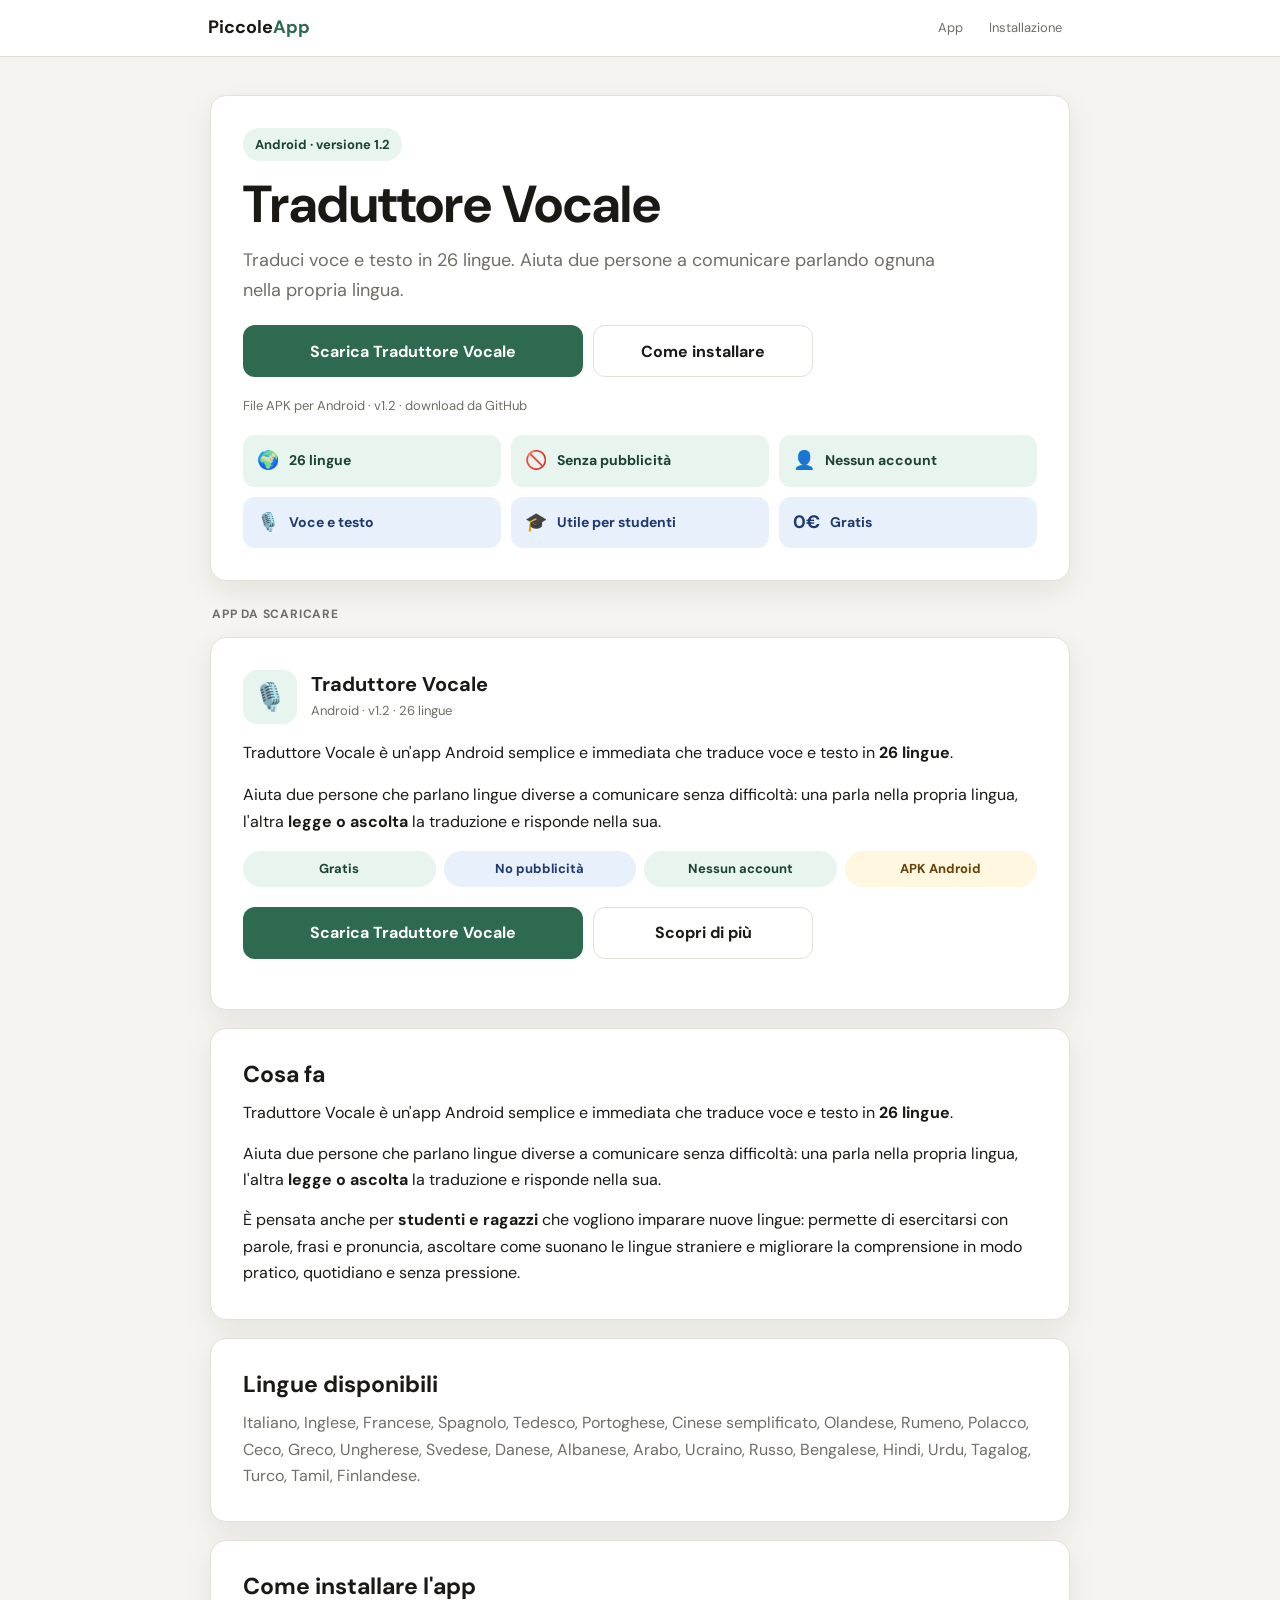
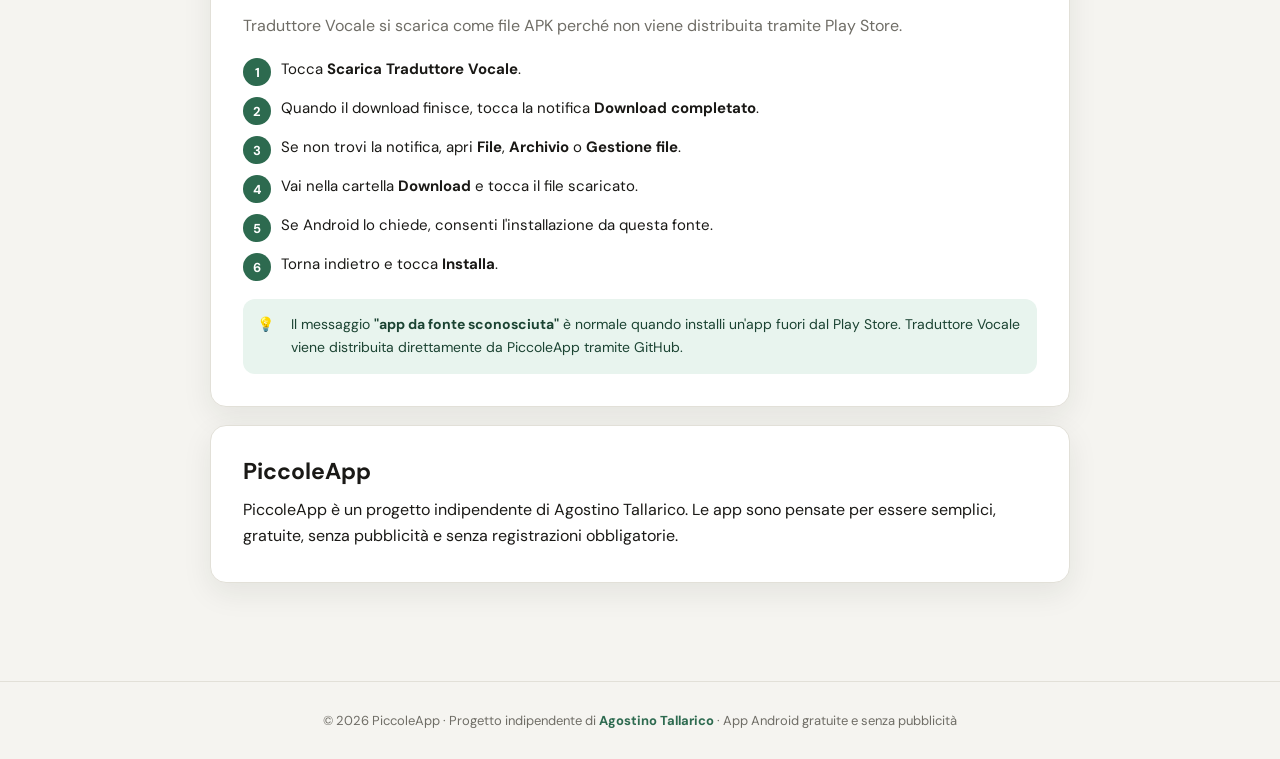
==== commit fef104d8: "Aggiorna pagina per Traduttore Vocale v1.2 Aggiornata la pagina principale con nuova presentazione m" ====
--- a/index.html
+++ b/index.html
@@ -1,98 +1,475 @@
 <!DOCTYPE html>
 <html lang="it">
 <head>
-  <meta charset="UTF-8"/>
-  <meta name="viewport" content="width=device-width, initial-scale=1.0"/>
-  <title>PiccoleApp — App Android gratuite e senza pubblicità</title>
+  <meta charset="UTF-8" />
+  <meta name="viewport" content="width=device-width, initial-scale=1.0" />
+  <title>PiccoleApp - App Android gratuite e senza pubblicità</title>
+  <meta name="description" content="Traduttore Vocale per Android: traduce voce e testo in 26 lingue e aiuta due persone a comunicare parlando ognuna nella propria lingua." />
   <link rel="preconnect" href="https://fonts.googleapis.com">
-  <link href="https://fonts.googleapis.com/css2?family=DM+Sans:wght@400;500;600&display=swap" rel="stylesheet">
+  <link rel="preconnect" href="https://fonts.gstatic.com" crossorigin>
+  <link href="https://fonts.googleapis.com/css2?family=DM+Sans:wght@400;500;600;700&display=swap" rel="stylesheet">
   <style>
-    *, *::before, *::after { box-sizing: border-box; margin: 0; padding: 0; }
+    *, *::before, *::after {
+      box-sizing: border-box;
+      margin: 0;
+      padding: 0;
+    }
+
     :root {
       --bg: #f5f4f0;
       --surface: #ffffff;
       --border: #e2e0d8;
       --text: #1a1916;
-      --muted: #7a7870;
+      --muted: #6f6d66;
       --accent: #2d6a4f;
+      --accent-dark: #24563f;
       --accent-light: #e8f4ee;
       --accent-text: #1b4332;
-      --highlight: #f4a226;
       --info-light: #e8f0fb;
       --info-text: #1e3a6e;
+      --warning-light: #fff7df;
+      --warning-text: #65420a;
       --radius-sm: 8px;
       --radius-md: 12px;
       --radius-lg: 16px;
-    }
-    body { font-family: 'DM Sans', sans-serif; background: var(--bg); color: var(--text); line-height: 1.7; }
-
-    /* NAV */
-    nav { background: var(--surface); border-bottom: 1px solid var(--border); position: sticky; top: 0; z-index: 100; }
-    .nav-inner { max-width: 860px; margin: 0 auto; padding: 0 20px; height: 56px; display: flex; align-items: center; justify-content: space-between; }
-    .logo { font-size: 18px; font-weight: 600; color: var(--text); text-decoration: none; }
-    .logo span { color: var(--accent); }
-    .nav-links { display: flex; gap: 4px; }
-    .nav-links a { font-size: 13px; color: var(--muted); text-decoration: none; padding: 5px 10px; border-radius: var(--radius-sm); transition: background 0.15s, color 0.15s; }
-    .nav-links a:hover { background: var(--bg); color: var(--text); }
-
-    main { max-width: 860px; margin: 0 auto; padding: 40px 20px 80px; }
-
-    /* HERO FILOSOFIA */
-    .hero { background: var(--surface); border: 1px solid var(--border); border-radius: var(--radius-lg); padding: 36px 32px; margin-bottom: 40px; }
-    .hero h1 { font-size: 26px; font-weight: 600; letter-spacing: -0.5px; margin-bottom: 10px; }
-    .hero h1 span { color: var(--accent); }
-    .hero p { font-size: 15px; color: var(--muted); max-width: 620px; margin-bottom: 24px; }
-    .pillole { display: flex; flex-wrap: wrap; gap: 10px; }
-    .pillola { display: flex; align-items: center; gap: 8px; background: var(--accent-light); border-radius: var(--radius-md); padding: 10px 16px; font-size: 14px; font-weight: 500; color: var(--accent-text); }
-    .pillola .ico { font-size: 18px; }
-
-    /* SEZIONE TITOLO */
-    .section-label { font-size: 11px; font-weight: 600; letter-spacing: 0.8px; text-transform: uppercase; color: var(--muted); margin-bottom: 12px; }
-
-    /* TABELLA APP */
-    .app-table { width: 100%; border-collapse: collapse; background: var(--surface); border-radius: var(--radius-lg); overflow: hidden; border: 1px solid var(--border); margin-bottom: 40px; }
-    .app-table thead tr { background: var(--bg); border-bottom: 1px solid var(--border); }
-    .app-table th { font-size: 12px; font-weight: 600; color: var(--muted); text-transform: uppercase; letter-spacing: 0.5px; padding: 12px 16px; text-align: left; }
-    .app-table tbody tr { border-bottom: 1px solid var(--border); transition: background 0.12s; }
-    .app-table tbody tr:last-child { border-bottom: none; }
-    .app-table tbody tr:hover { background: var(--bg); }
-    .app-table td { padding: 16px; vertical-align: top; font-size: 14px; }
-    .app-name-cell { display: flex; align-items: center; gap: 12px; }
-    .app-icon { width: 44px; height: 44px; border-radius: 10px; background: var(--accent-light); display: flex; align-items: center; justify-content: center; font-size: 22px; flex-shrink: 0; }
-    .app-name { font-weight: 600; font-size: 14px; margin-bottom: 2px; }
-    .app-platform { font-size: 11px; color: var(--muted); }
-    .tag { font-size: 11px; font-weight: 500; padding: 3px 9px; border-radius: 99px; }
-    .tag-free { background: var(--accent-light); color: var(--accent-text); }
-    .tag-nopub { background: var(--info-light); color: var(--info-text); }
-    .btn { display: inline-block; font-family: 'DM Sans', sans-serif; border: none; cursor: pointer; text-decoration: none; transition: opacity 0.15s; white-space: nowrap; }
-    .btn-outline { font-size: 13px; font-weight: 500; padding: 8px 16px; border-radius: var(--radius-sm); background: transparent; border: 1px solid var(--border); color: var(--text); }
-    .btn-outline:hover { background: var(--bg); }
-    .btn-download { font-size: 16px; font-weight: 600; padding: 14px 28px; border-radius: var(--radius-md); background: var(--accent); color: #fff; display: flex; align-items: center; gap: 8px; width: 100%; justify-content: center; }
-    .btn-download:hover { opacity: 0.88; }
-    .btn-group { display: flex; flex-direction: column; gap: 8px; min-width: 200px; }
-
-    /* GUIDA INSTALLAZIONE */
-    .install-section { background: var(--surface); border: 1px solid var(--border); border-radius: var(--radius-lg); padding: 28px 32px; margin-bottom: 40px; }
-    .install-section h2 { font-size: 18px; font-weight: 600; margin-bottom: 6px; }
-    .install-section .intro { font-size: 14px; color: var(--muted); margin-bottom: 24px; }
-    .phone-types { display: grid; grid-template-columns: repeat(auto-fit, minmax(240px, 1fr)); gap: 16px; margin-bottom: 24px; }
-    .phone-card { border: 1px solid var(--border); border-radius: var(--radius-md); padding: 16px; }
-    .phone-card h3 { font-size: 14px; font-weight: 600; margin-bottom: 12px; display: flex; align-items: center; gap: 8px; }
-    .phone-steps { list-style: none; display: flex; flex-direction: column; gap: 8px; }
-    .phone-steps li { font-size: 13px; color: var(--text); display: flex; align-items: flex-start; gap: 10px; line-height: 1.5; }
-    .step-n { width: 20px; height: 20px; border-radius: 50%; background: var(--accent); color: #fff; font-size: 11px; font-weight: 600; display: flex; align-items: center; justify-content: center; flex-shrink: 0; margin-top: 1px; }
-    .install-note { background: var(--accent-light); border-radius: var(--radius-md); padding: 14px 16px; font-size: 13px; color: var(--accent-text); display: flex; gap: 10px; align-items: flex-start; }
-    .install-note .ico { font-size: 18px; flex-shrink: 0; }
-
-    /* FOOTER */
-    footer { border-top: 1px solid var(--border); text-align: center; padding: 28px 20px; font-size: 13px; color: var(--muted); }
-    footer a { color: var(--accent); text-decoration: none; }
-
-    @media (max-width: 600px) {
-      .hero { padding: 24px 20px; }
-      .install-section { padding: 20px; }
-      .app-table th:nth-child(3), .app-table td:nth-child(3) { display: none; }
-      .nav-links { display: none; }
+      --shadow: 0 10px 30px rgba(28, 34, 30, 0.08);
+    }
+
+    html {
+      scroll-behavior: smooth;
+    }
+
+    body {
+      font-family: 'DM Sans', Arial, sans-serif;
+      background: var(--bg);
+      color: var(--text);
+      line-height: 1.65;
+      overflow-x: hidden;
+    }
+
+    a {
+      color: inherit;
+    }
+
+    nav {
+      background: rgba(255, 255, 255, 0.96);
+      border-bottom: 1px solid var(--border);
+      position: sticky;
+      top: 0;
+      z-index: 100;
+      backdrop-filter: blur(10px);
+    }
+
+    .nav-inner {
+      width: min(100%, 900px);
+      margin: 0 auto;
+      padding: 0 18px;
+      min-height: 56px;
+      display: flex;
+      align-items: center;
+      justify-content: space-between;
+      gap: 16px;
+    }
+
+    .logo {
+      font-size: 18px;
+      font-weight: 700;
+      color: var(--text);
+      text-decoration: none;
+      white-space: nowrap;
+    }
+
+    .logo span {
+      color: var(--accent);
+    }
+
+    .nav-links {
+      display: flex;
+      gap: 6px;
+      align-items: center;
+    }
+
+    .nav-links a {
+      font-size: 13px;
+      color: var(--muted);
+      text-decoration: none;
+      padding: 6px 10px;
+      border-radius: var(--radius-sm);
+      transition: background 0.15s, color 0.15s;
+      white-space: nowrap;
+    }
+
+    .nav-links a:hover {
+      background: var(--bg);
+      color: var(--text);
+    }
+
+    main {
+      width: min(100%, 900px);
+      margin: 0 auto;
+      padding: 22px 16px 64px;
+    }
+
+    .hero,
+    .app-card,
+    .content-section,
+    .install-section {
+      background: var(--surface);
+      border: 1px solid var(--border);
+      border-radius: var(--radius-lg);
+      box-shadow: var(--shadow);
+    }
+
+    .hero {
+      padding: 26px 20px;
+      margin-bottom: 22px;
+    }
+
+    .eyebrow {
+      display: inline-flex;
+      align-items: center;
+      gap: 8px;
+      color: var(--accent-text);
+      background: var(--accent-light);
+      border-radius: 999px;
+      padding: 6px 12px;
+      font-size: 13px;
+      font-weight: 700;
+      margin-bottom: 16px;
+    }
+
+    h1 {
+      font-size: clamp(32px, 9vw, 52px);
+      line-height: 1.05;
+      letter-spacing: 0;
+      font-weight: 700;
+      margin-bottom: 14px;
+    }
+
+    h2 {
+      font-size: 23px;
+      line-height: 1.2;
+      letter-spacing: 0;
+      font-weight: 700;
+      margin-bottom: 12px;
+    }
+
+    p {
+      font-size: 16px;
+      margin-bottom: 14px;
+    }
+
+    strong {
+      font-weight: 700;
+    }
+
+    .lead {
+      color: var(--muted);
+      font-size: 18px;
+      max-width: 720px;
+      margin-bottom: 20px;
+    }
+
+    .hero-actions {
+      display: grid;
+      gap: 10px;
+      margin: 20px 0 18px;
+    }
+
+    .btn {
+      display: inline-flex;
+      min-height: 52px;
+      align-items: center;
+      justify-content: center;
+      gap: 8px;
+      border-radius: var(--radius-md);
+      border: 1px solid transparent;
+      padding: 14px 18px;
+      font-family: 'DM Sans', Arial, sans-serif;
+      font-size: 16px;
+      font-weight: 700;
+      line-height: 1.2;
+      text-align: center;
+      text-decoration: none;
+      cursor: pointer;
+      transition: background 0.15s, border-color 0.15s, color 0.15s, transform 0.15s;
+      width: 100%;
+    }
+
+    .btn:hover {
+      transform: translateY(-1px);
+    }
+
+    .btn-download {
+      background: var(--accent);
+      color: #ffffff;
+    }
+
+    .btn-download:hover {
+      background: var(--accent-dark);
+    }
+
+    .btn-outline {
+      background: #ffffff;
+      border-color: var(--border);
+      color: var(--text);
+    }
+
+    .btn-outline:hover {
+      background: var(--bg);
+    }
+
+    .download-note {
+      color: var(--muted);
+      font-size: 13px;
+      margin: 0;
+    }
+
+    .pillole {
+      display: grid;
+      gap: 10px;
+      margin-top: 18px;
+    }
+
+    .pillola {
+      display: flex;
+      align-items: center;
+      gap: 10px;
+      background: var(--accent-light);
+      border-radius: var(--radius-md);
+      padding: 11px 14px;
+      font-size: 14px;
+      font-weight: 700;
+      color: var(--accent-text);
+    }
+
+    .pillola.info {
+      background: var(--info-light);
+      color: var(--info-text);
+    }
+
+    .pillola .ico {
+      font-size: 18px;
+      flex: 0 0 auto;
+    }
+
+    .section-label {
+      font-size: 12px;
+      font-weight: 700;
+      letter-spacing: 0.8px;
+      text-transform: uppercase;
+      color: var(--muted);
+      margin: 24px 2px 12px;
+    }
+
+    .app-card {
+      padding: 20px;
+      margin-bottom: 18px;
+    }
+
+    .app-head {
+      display: grid;
+      grid-template-columns: 54px 1fr;
+      gap: 14px;
+      align-items: center;
+      margin-bottom: 16px;
+    }
+
+    .app-icon {
+      width: 54px;
+      height: 54px;
+      border-radius: 14px;
+      background: var(--accent-light);
+      display: flex;
+      align-items: center;
+      justify-content: center;
+      font-size: 27px;
+      flex-shrink: 0;
+    }
+
+    .app-name {
+      font-weight: 700;
+      font-size: 20px;
+      line-height: 1.15;
+      margin: 0 0 4px;
+    }
+
+    .app-platform {
+      color: var(--muted);
+      font-size: 13px;
+      margin: 0;
+    }
+
+    .app-description {
+      color: var(--text);
+      margin-bottom: 16px;
+    }
+
+    .tag-list {
+      display: grid;
+      grid-template-columns: repeat(2, minmax(0, 1fr));
+      gap: 8px;
+      margin-bottom: 16px;
+    }
+
+    .tag {
+      display: inline-flex;
+      align-items: center;
+      justify-content: center;
+      min-height: 34px;
+      border-radius: 999px;
+      padding: 7px 10px;
+      font-size: 13px;
+      font-weight: 700;
+      text-align: center;
+    }
+
+    .tag-free {
+      background: var(--accent-light);
+      color: var(--accent-text);
+    }
+
+    .tag-nopub {
+      background: var(--info-light);
+      color: var(--info-text);
+    }
+
+    .tag-warning {
+      background: var(--warning-light);
+      color: var(--warning-text);
+    }
+
+    .content-section,
+    .install-section {
+      padding: 22px 20px;
+      margin-bottom: 18px;
+    }
+
+    .content-section p:last-child,
+    .install-section p:last-child {
+      margin-bottom: 0;
+    }
+
+    .language-list {
+      color: var(--muted);
+    }
+
+    .install-intro {
+      color: var(--muted);
+      margin-bottom: 16px;
+    }
+
+    .steps {
+      list-style: none;
+      display: grid;
+      gap: 10px;
+      margin: 18px 0;
+    }
+
+    .steps li {
+      display: grid;
+      grid-template-columns: 28px 1fr;
+      gap: 10px;
+      align-items: flex-start;
+      font-size: 15px;
+    }
+
+    .step-n {
+      width: 28px;
+      height: 28px;
+      border-radius: 50%;
+      background: var(--accent);
+      color: #ffffff;
+      font-size: 13px;
+      font-weight: 700;
+      display: inline-flex;
+      align-items: center;
+      justify-content: center;
+      margin-top: 1px;
+    }
+
+    .install-note {
+      background: var(--accent-light);
+      border-radius: var(--radius-md);
+      padding: 14px;
+      font-size: 14px;
+      color: var(--accent-text);
+      display: grid;
+      grid-template-columns: 24px 1fr;
+      gap: 10px;
+      align-items: start;
+    }
+
+    footer {
+      border-top: 1px solid var(--border);
+      text-align: center;
+      padding: 28px 20px;
+      font-size: 13px;
+      color: var(--muted);
+    }
+
+    footer p {
+      font-size: 13px;
+      margin: 0;
+    }
+
+    footer a {
+      color: var(--accent);
+      text-decoration: none;
+      font-weight: 700;
+    }
+
+    @media (min-width: 640px) {
+      main {
+        padding: 38px 20px 80px;
+      }
+
+      .hero,
+      .app-card,
+      .content-section,
+      .install-section {
+        padding: 32px;
+      }
+
+      .hero-actions {
+        grid-template-columns: minmax(260px, 340px) minmax(180px, 220px);
+        align-items: center;
+      }
+
+      .pillole {
+        grid-template-columns: repeat(3, minmax(0, 1fr));
+      }
+
+      .tag-list {
+        grid-template-columns: repeat(4, minmax(0, 1fr));
+      }
+    }
+
+    @media (max-width: 420px) {
+      .nav-inner {
+        padding: 0 14px;
+      }
+
+      .nav-links a {
+        font-size: 12px;
+        padding: 6px 7px;
+      }
+
+      main {
+        padding-left: 12px;
+        padding-right: 12px;
+      }
+
+      .hero,
+      .app-card,
+      .content-section,
+      .install-section {
+        border-radius: var(--radius-md);
+      }
+
+      .tag-list {
+        grid-template-columns: 1fr;
+      }
     }
   </style>
 </head>
@@ -102,130 +479,90 @@
   <div class="nav-inner">
     <a href="#" class="logo">Piccole<span>App</span></a>
     <div class="nav-links">
-      <a href="#app">Le app</a>
-      <a href="#installa">Come installare</a>
+      <a href="#app">App</a>
+      <a href="#installa">Installazione</a>
     </div>
   </div>
 </nav>
 
 <main>
-
-  <!-- FILOSOFIA -->
-  <div class="hero">
-    <h1>App <span>semplici</span>, gratuite e senza pubblicità.</h1>
-    <p>PiccoleApp è un progetto indipendente di Agostino Tallarico. Ogni app che trovi qui è pensata per fare bene una cosa sola — senza pubblicità, senza registrazioni, senza raccogliere dati. Perché un'app utile non deve costare nulla, né in denaro né in privacy.</p>
+  <section class="hero">
+    <div class="eyebrow">Android · versione 1.2</div>
+    <h1>Traduttore Vocale</h1>
+    <p class="lead">Traduci voce e testo in 26 lingue. Aiuta due persone a comunicare parlando ognuna nella propria lingua.</p>
+    <div class="hero-actions">
+      <a href="https://github.com/piccoleapp-agozx/piccoleapp-agozx.github.io/releases/download/v1.2/Traduttore_Vocale_v1.2.apk" class="btn btn-download">Scarica Traduttore Vocale</a>
+      <a href="#installa" class="btn btn-outline">Come installare</a>
+    </div>
+    <p class="download-note">File APK per Android · v1.2 · download da GitHub</p>
     <div class="pillole">
-      <div class="pillola"><span class="ico">🚫</span> Zero pubblicità</div>
-      <div class="pillola"><span class="ico">🔒</span> Privacy rispettata</div>
-      <div class="pillola"><span class="ico">0€</span> Sempre gratuite</div>
-      <div class="pillola"><span class="ico">⚡</span> Leggere e veloci</div>
+      <div class="pillola"><span class="ico">🌍</span> 26 lingue</div>
+      <div class="pillola"><span class="ico">🚫</span> Senza pubblicità</div>
       <div class="pillola"><span class="ico">👤</span> Nessun account</div>
+      <div class="pillola info"><span class="ico">🎙️</span> Voce e testo</div>
+      <div class="pillola info"><span class="ico">🎓</span> Utile per studenti</div>
+      <div class="pillola info"><span class="ico">0€</span> Gratis</div>
     </div>
-  </div>
-
-  <!-- ELENCO APP -->
-  <div id="app">
-    <p class="section-label">Le nostre app</p>
-    <table class="app-table">
-      <thead>
-        <tr>
-          <th>App</th>
-          <th>Descrizione</th>
-          <th>Info</th>
-          <th>Azioni</th>
-        </tr>
-      </thead>
-      <tbody>
-        <tr>
-          <td>
-            <div class="app-name-cell">
-              <div class="app-icon">🎙️</div>
-              <div>
-                <p class="app-name">Traduttore Vocale</p>
-                <p class="app-platform">Android · v1.0</p>
-              </div>
-            </div>
-          </td>
-          <td style="max-width:280px; color:var(--muted);">
-            Traduci con la voce o con il testo in 16 lingue. Funziona offline, senza pubblicità e senza registrazioni.
-          </td>
-          <td>
-            <div style="display:flex; flex-direction:column; gap:5px;">
-              <span class="tag tag-free">Gratis</span>
-              <span class="tag tag-nopub">No pubblicità</span>
-            </div>
-          </td>
-          <td>
-            <div class="btn-group">
-              <a href="https://github.com/piccoleapp-agozx/piccoleapp-agozx.github.io/releases/download/V1.0/TraduttoreVocaleV1.apk" class="btn btn-download">⬇ Scarica Traduttore Vocale</a>
-              <a href="Recensione_TraduttoreVocale.html" class="btn btn-outline" style="text-align:center;">Scopri di più</a>
-            </div>
-          </td>
-        </tr>
-        <!-- Aggiungi altre app qui con lo stesso schema -->
-      </tbody>
-    </table>
-  </div>
-
-  <!-- GUIDA INSTALLAZIONE -->
-  <div class="install-section" id="installa">
-    <h2>📲 Come installare le app</h2>
-    <p class="intro">Le nostre app si scaricano come file APK — non dal Play Store. Dopo il download troverai il file nella cartella Download del tuo telefono. Ecco come procedere a seconda del tuo dispositivo.</p>
-
-    <div class="phone-types">
-
-      <div class="phone-card">
-        <h3>📱 Samsung (One UI)</h3>
-        <ul class="phone-steps">
-          <li><span class="step-n">1</span> Apri l'app <strong>Archivio</strong> (o <strong>Gestione file</strong>)</li>
-          <li><span class="step-n">2</span> Vai nella cartella <strong>Download</strong></li>
-          <li><span class="step-n">3</span> Tocca il file <strong>TraduttoreVocaleV1.apk</strong></li>
-          <li><span class="step-n">4</span> Se richiesto, tocca <strong>Impostazioni</strong> e abilita <em>Installa app sconosciute</em></li>
-          <li><span class="step-n">5</span> Torna indietro e tocca <strong>Installa</strong></li>
-        </ul>
+  </section>
+
+  <section id="app">
+    <p class="section-label">App da scaricare</p>
+    <div class="app-card">
+      <div class="app-head">
+        <div class="app-icon">🎙️</div>
+        <div>
+          <p class="app-name">Traduttore Vocale</p>
+          <p class="app-platform">Android · v1.2 · 26 lingue</p>
+        </div>
       </div>
-
-      <div class="phone-card">
-        <h3>📱 Xiaomi / Redmi (MIUI)</h3>
-        <ul class="phone-steps">
-          <li><span class="step-n">1</span> Apri il <strong>Gestore file</strong></li>
-          <li><span class="step-n">2</span> Vai nella cartella <strong>Download</strong></li>
-          <li><span class="step-n">3</span> Tocca il file <strong>TraduttoreVocaleV1.apk</strong></li>
-          <li><span class="step-n">4</span> Tocca <strong>Installa</strong> — potrebbe chiedere di autorizzare il browser o il gestore file</li>
-          <li><span class="step-n">5</span> Conferma e attendi l'installazione</li>
-        </ul>
+      <p class="app-description">Traduttore Vocale è un'app Android semplice e immediata che traduce voce e testo in <strong>26 lingue</strong>.</p>
+      <p class="app-description">Aiuta due persone che parlano lingue diverse a comunicare senza difficoltà: una parla nella propria lingua, l'altra <strong>legge o ascolta</strong> la traduzione e risponde nella sua.</p>
+      <div class="tag-list">
+        <span class="tag tag-free">Gratis</span>
+        <span class="tag tag-nopub">No pubblicità</span>
+        <span class="tag tag-free">Nessun account</span>
+        <span class="tag tag-warning">APK Android</span>
       </div>
-
-      <div class="phone-card">
-        <h3>📱 Huawei / Honor</h3>
-        <ul class="phone-steps">
-          <li><span class="step-n">1</span> Apri <strong>File</strong> dal menu principale</li>
-          <li><span class="step-n">2</span> Vai in <strong>Download</strong></li>
-          <li><span class="step-n">3</span> Tocca il file <strong>.apk</strong></li>
-          <li><span class="step-n">4</span> Se richiesto, vai nelle impostazioni e abilita <em>Origini sconosciute</em></li>
-          <li><span class="step-n">5</span> Torna e tocca <strong>Installa</strong></li>
-        </ul>
+      <div class="hero-actions">
+        <a href="https://github.com/piccoleapp-agozx/piccoleapp-agozx.github.io/releases/download/v1.2/Traduttore_Vocale_v1.2.apk" class="btn btn-download">Scarica Traduttore Vocale</a>
+        <a href="Recensione_TraduttoreVocale.html" class="btn btn-outline">Scopri di più</a>
       </div>
-
-      <div class="phone-card">
-        <h3>📱 Android standard (Google Pixel, Motorola…)</h3>
-        <ul class="phone-steps">
-          <li><span class="step-n">1</span> Apri l'app <strong>File</strong> di Google</li>
-          <li><span class="step-n">2</span> Tocca <strong>Download</strong> in basso</li>
-          <li><span class="step-n">3</span> Tocca il file <strong>TraduttoreVocaleV1.apk</strong></li>
-          <li><span class="step-n">4</span> Tocca <strong>Continua</strong> e poi <strong>Installa</strong></li>
-          <li><span class="step-n">5</span> L'app appare subito tra le tue applicazioni</li>
-        </ul>
-      </div>
-
     </div>
-
+  </section>
+
+  <section class="content-section">
+    <h2>Cosa fa</h2>
+    <p>Traduttore Vocale è un'app Android semplice e immediata che traduce voce e testo in <strong>26 lingue</strong>.</p>
+    <p>Aiuta due persone che parlano lingue diverse a comunicare senza difficoltà: una parla nella propria lingua, l'altra <strong>legge o ascolta</strong> la traduzione e risponde nella sua.</p>
+    <p>È pensata anche per <strong>studenti e ragazzi</strong> che vogliono imparare nuove lingue: permette di esercitarsi con parole, frasi e pronuncia, ascoltare come suonano le lingue straniere e migliorare la comprensione in modo pratico, quotidiano e senza pressione.</p>
+  </section>
+
+  <section class="content-section">
+    <h2>Lingue disponibili</h2>
+    <p class="language-list">Italiano, Inglese, Francese, Spagnolo, Tedesco, Portoghese, Cinese semplificato, Olandese, Rumeno, Polacco, Ceco, Greco, Ungherese, Svedese, Danese, Albanese, Arabo, Ucraino, Russo, Bengalese, Hindi, Urdu, Tagalog, Turco, Tamil, Finlandese.</p>
+  </section>
+
+  <section class="install-section" id="installa">
+    <h2>Come installare l'app</h2>
+    <p class="install-intro">Traduttore Vocale si scarica come file APK perché non viene distribuita tramite Play Store.</p>
+    <ol class="steps">
+      <li><span class="step-n">1</span><span>Tocca <strong>Scarica Traduttore Vocale</strong>.</span></li>
+      <li><span class="step-n">2</span><span>Quando il download finisce, tocca la notifica <strong>Download completato</strong>.</span></li>
+      <li><span class="step-n">3</span><span>Se non trovi la notifica, apri <strong>File</strong>, <strong>Archivio</strong> o <strong>Gestione file</strong>.</span></li>
+      <li><span class="step-n">4</span><span>Vai nella cartella <strong>Download</strong> e tocca il file scaricato.</span></li>
+      <li><span class="step-n">5</span><span>Se Android lo chiede, consenti l'installazione da questa fonte.</span></li>
+      <li><span class="step-n">6</span><span>Torna indietro e tocca <strong>Installa</strong>.</span></li>
+    </ol>
     <div class="install-note">
-      <span class="ico">💡</span>
-      <span>Il messaggio <strong>"App da fonte sconosciuta"</strong> è normale: significa solo che l'app non viene dal Play Store. Le nostre app sono sicure, indipendenti e senza tracciamenti. Puoi installare in tutta tranquillità.</span>
+      <span>💡</span>
+      <span>Il messaggio <strong>"app da fonte sconosciuta"</strong> è normale quando installi un'app fuori dal Play Store. Traduttore Vocale viene distribuita direttamente da PiccoleApp tramite GitHub.</span>
     </div>
-  </div>
-
+  </section>
+
+  <section class="content-section">
+    <h2>PiccoleApp</h2>
+    <p>PiccoleApp è un progetto indipendente di Agostino Tallarico. Le app sono pensate per essere semplici, gratuite, senza pubblicità e senza registrazioni obbligatorie.</p>
+  </section>
 </main>
 
 <footer>
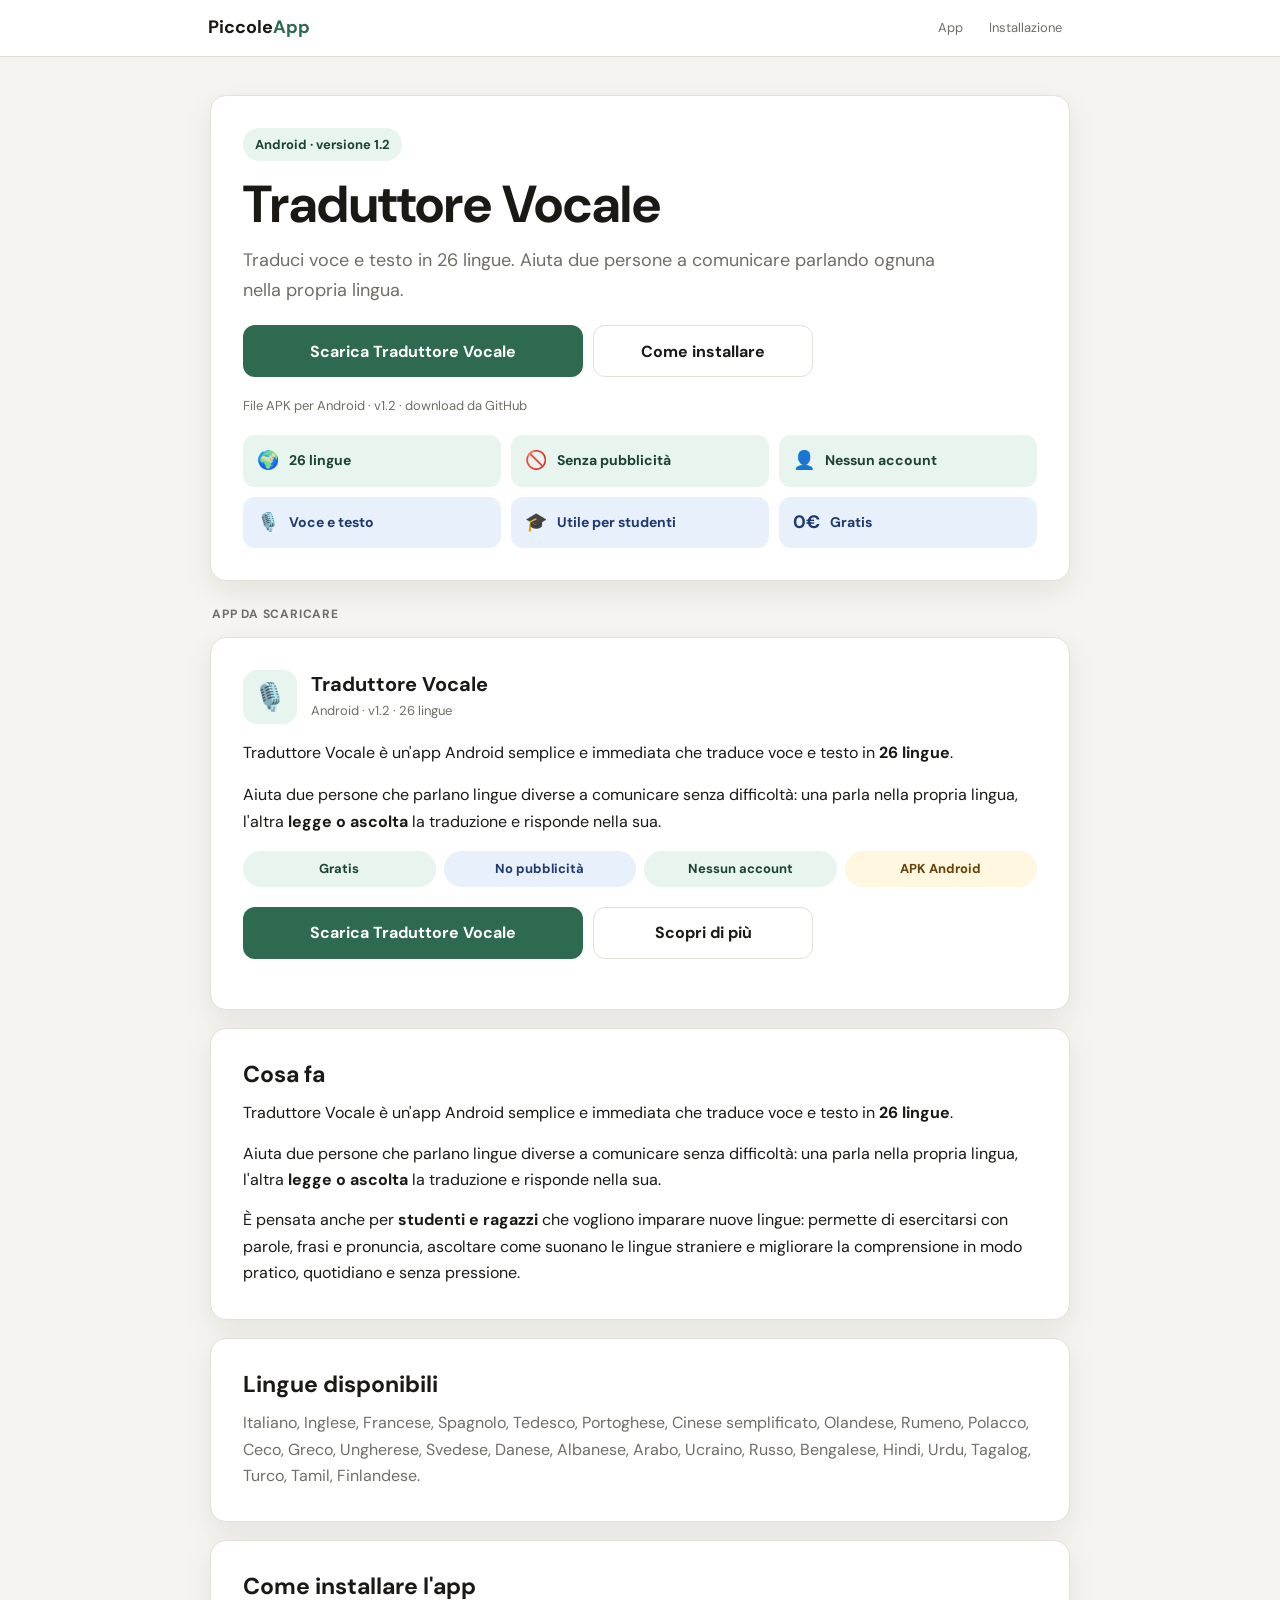
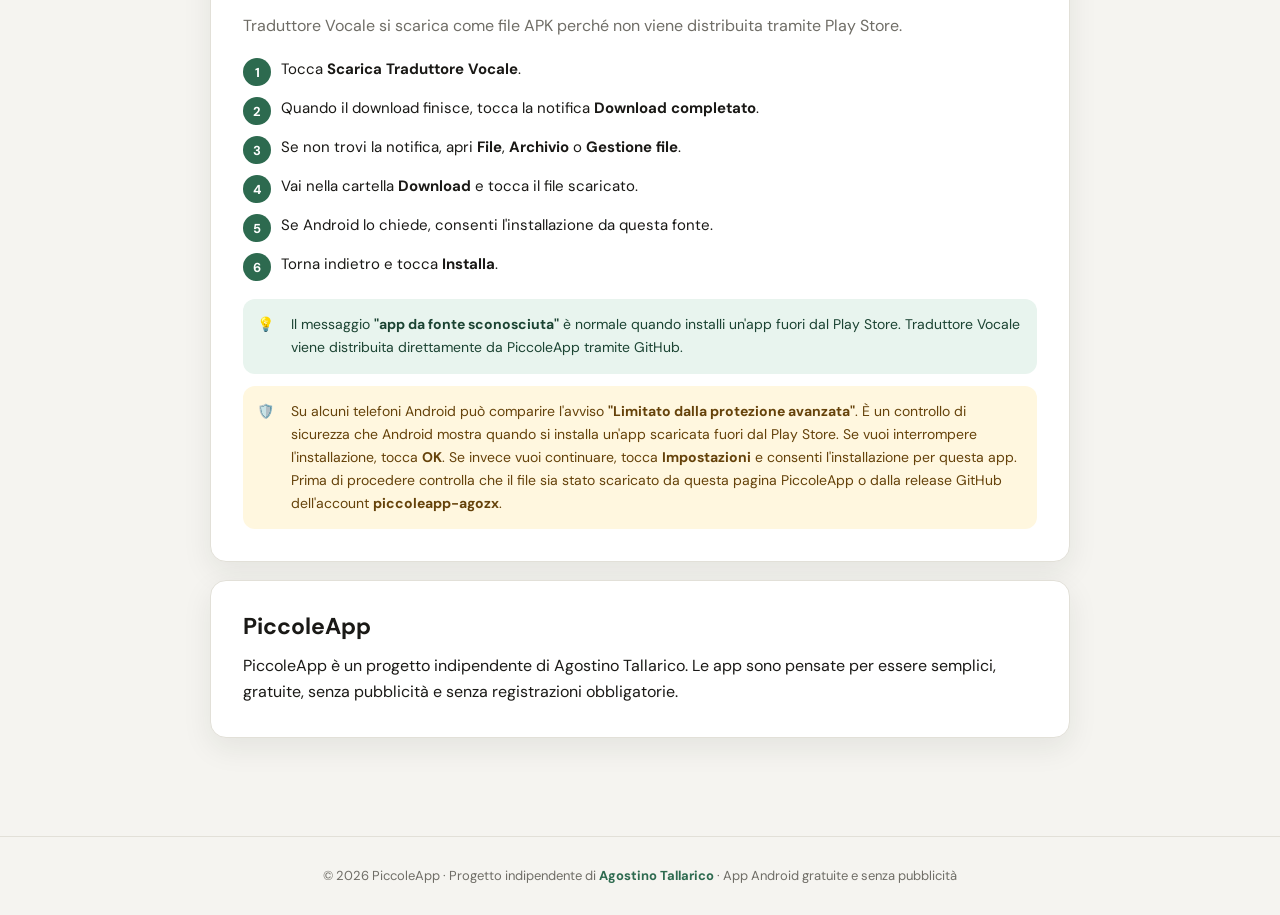
==== commit 86fb1187: "Aggiorna pagina per Traduttore Vocale v1.2 Aggiornata la pagina principale con nuova presentazione m" ====
--- a/index.html
+++ b/index.html
@@ -1,4 +1,4 @@
-<!DOCTYPE html>
+﻿<!DOCTYPE html>
 <html lang="it">
 <head>
   <meta charset="UTF-8" />
@@ -154,6 +154,14 @@
       margin-bottom: 12px;
     }
 
+    h3 {
+      font-size: 17px;
+      line-height: 1.25;
+      letter-spacing: 0;
+      font-weight: 700;
+      margin-bottom: 10px;
+    }
+
     p {
       font-size: 16px;
       margin-bottom: 14px;
@@ -398,6 +406,16 @@
       grid-template-columns: 24px 1fr;
       gap: 10px;
       align-items: start;
+    }
+
+    .support-link {
+      color: var(--accent);
+      font-weight: 700;
+      text-decoration: none;
+    }
+
+    .support-link:hover {
+      text-decoration: underline;
     }
 
     footer {
@@ -557,6 +575,10 @@
       <span>💡</span>
       <span>Il messaggio <strong>"app da fonte sconosciuta"</strong> è normale quando installi un'app fuori dal Play Store. Traduttore Vocale viene distribuita direttamente da PiccoleApp tramite GitHub.</span>
     </div>
+    <div class="install-note" style="margin-top:12px; background:var(--warning-light); color:var(--warning-text);">
+      <span>🛡️</span>
+      <span>Su alcuni telefoni Android può comparire l'avviso <strong>"Limitato dalla protezione avanzata"</strong>. È un controllo di sicurezza che Android mostra quando si installa un'app scaricata fuori dal Play Store. Se vuoi interrompere l'installazione, tocca <strong>OK</strong>. Se invece vuoi continuare, tocca <strong>Impostazioni</strong> e consenti l'installazione per questa app. Prima di procedere controlla che il file sia stato scaricato da questa pagina PiccoleApp o dalla release GitHub dell'account <strong>piccoleapp-agozx</strong>.</span>
+    </div>
   </section>
 
   <section class="content-section">
@@ -571,3 +593,4 @@
 
 </body>
 </html>
+
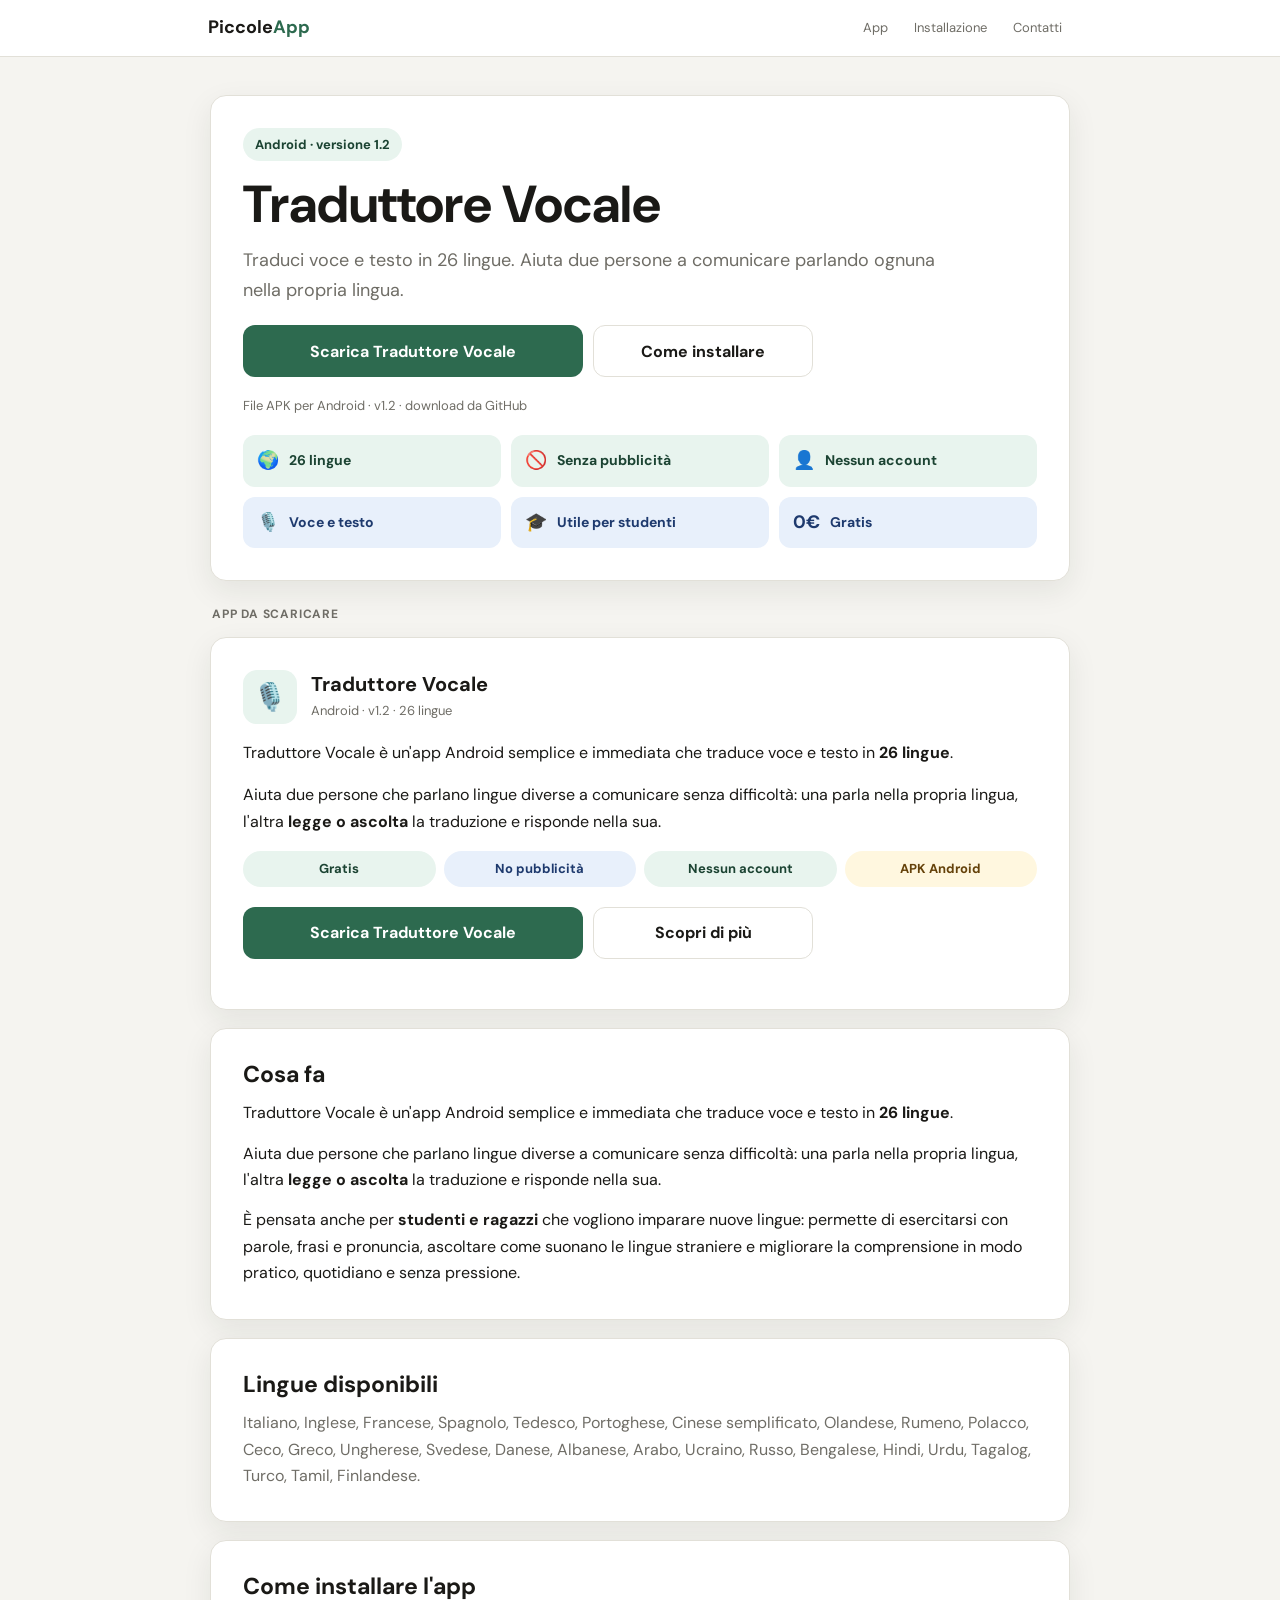
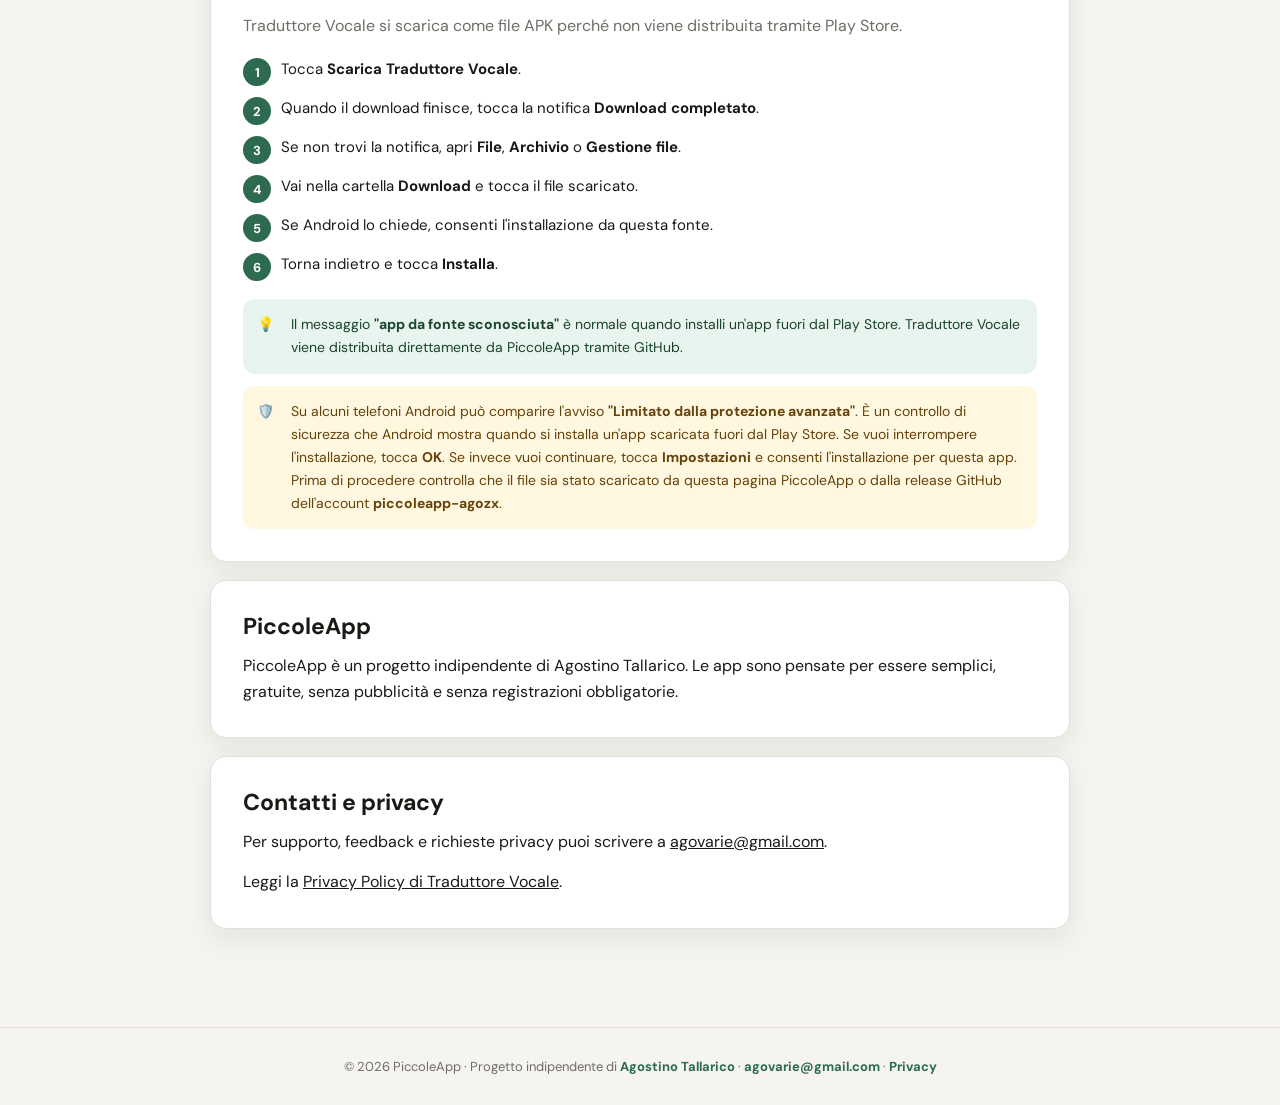
==== commit 559191e6: "Aggiorna Traduttore Vocale alla versione 1.2 Aggiorna il sito PiccoleApp con la nuova pubblicazione " ====
--- a/index.html
+++ b/index.html
@@ -1,4 +1,4 @@
-﻿<!DOCTYPE html>
+<!DOCTYPE html>
 <html lang="it">
 <head>
   <meta charset="UTF-8" />
@@ -499,6 +499,7 @@
     <div class="nav-links">
       <a href="#app">App</a>
       <a href="#installa">Installazione</a>
+      <a href="#contatti">Contatti</a>
     </div>
   </div>
 </nav>
@@ -585,12 +586,20 @@
     <h2>PiccoleApp</h2>
     <p>PiccoleApp è un progetto indipendente di Agostino Tallarico. Le app sono pensate per essere semplici, gratuite, senza pubblicità e senza registrazioni obbligatorie.</p>
   </section>
+
+  <section class="content-section" id="contatti">
+    <h2>Contatti e privacy</h2>
+    <p>Per supporto, feedback e richieste privacy puoi scrivere a <a href="mailto:agovarie@gmail.com">agovarie@gmail.com</a>.</p>
+    <p>Leggi la <a href="privacy-traduttore-vocale.html">Privacy Policy di Traduttore Vocale</a>.</p>
+  </section>
 </main>
 
 <footer>
-  <p>© 2026 PiccoleApp · Progetto indipendente di <a href="https://piccoleapp-agozx.github.io">Agostino Tallarico</a> · App Android gratuite e senza pubblicità</p>
+  <p>© 2026 PiccoleApp · Progetto indipendente di <a href="https://piccoleapp-agozx.github.io">Agostino Tallarico</a> · <a href="mailto:agovarie@gmail.com">agovarie@gmail.com</a> · <a href="privacy-traduttore-vocale.html">Privacy</a></p>
 </footer>
 
 </body>
 </html>
 
+
+
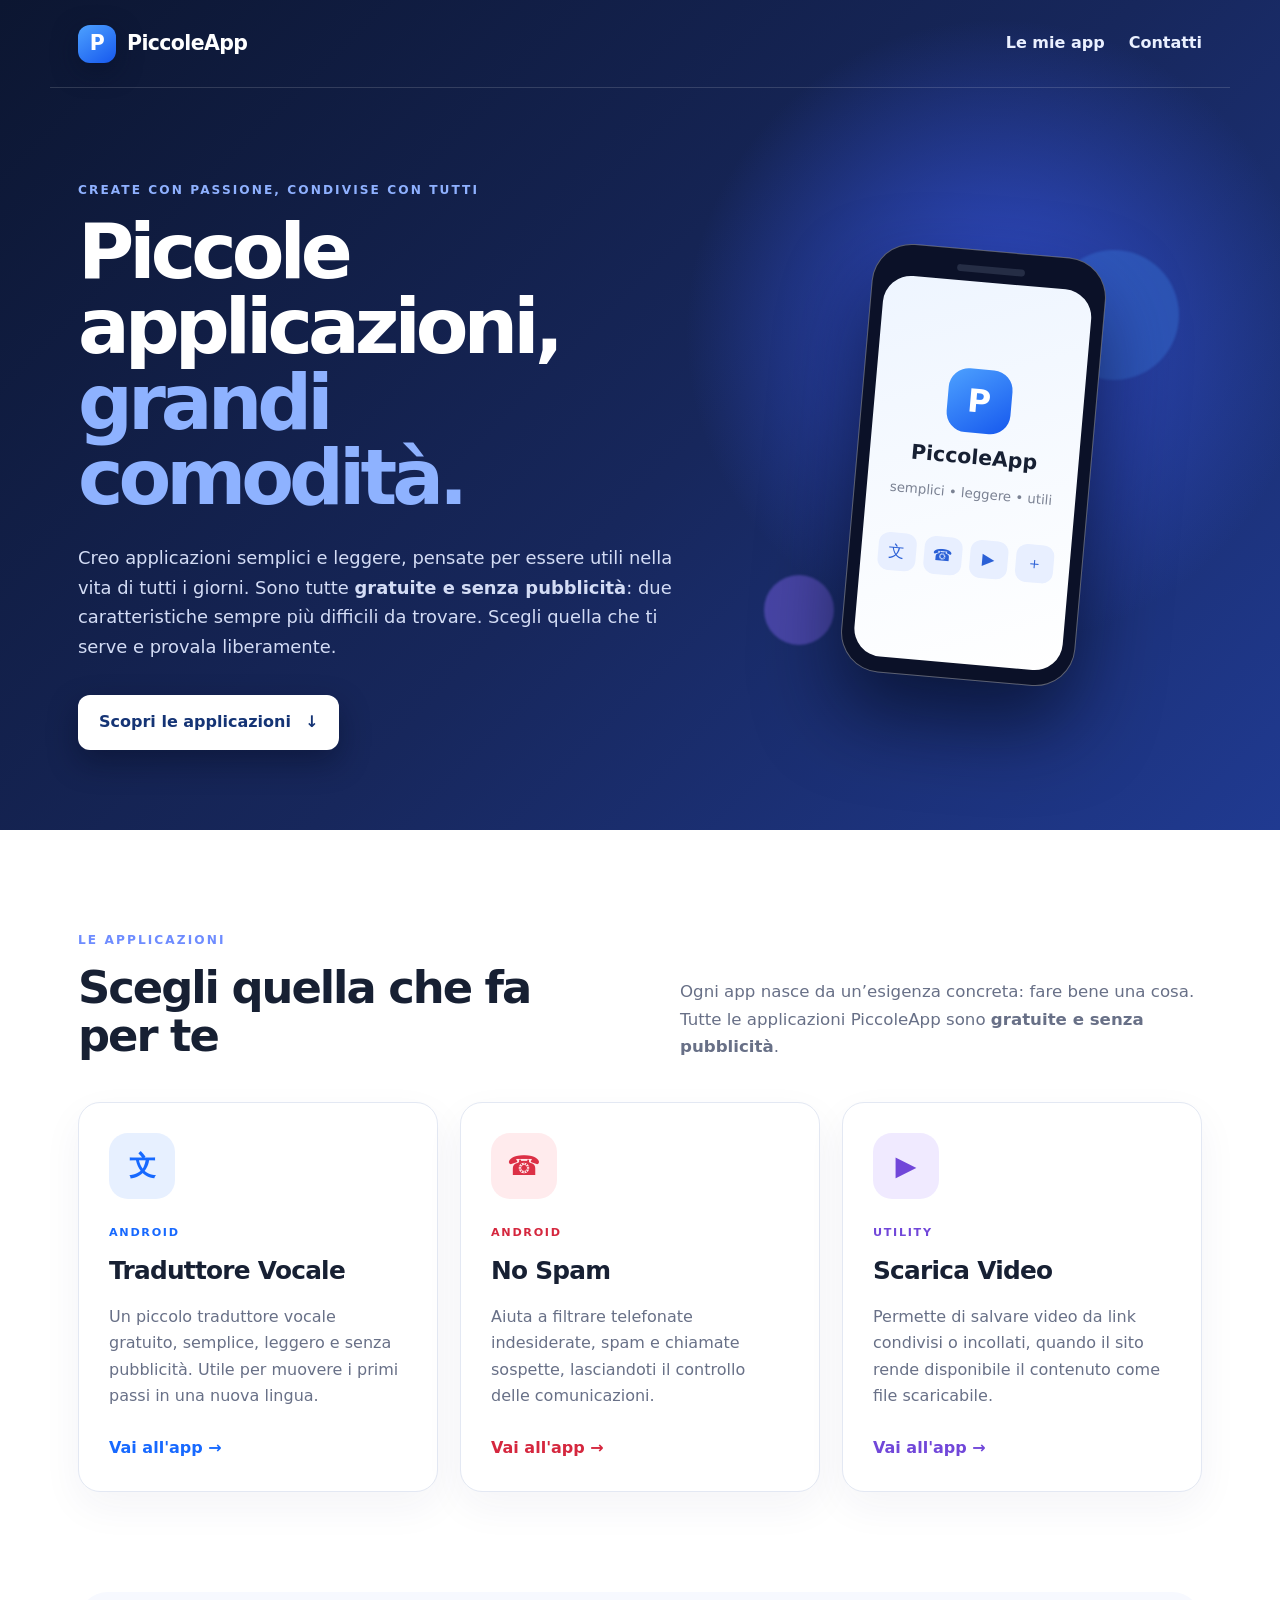
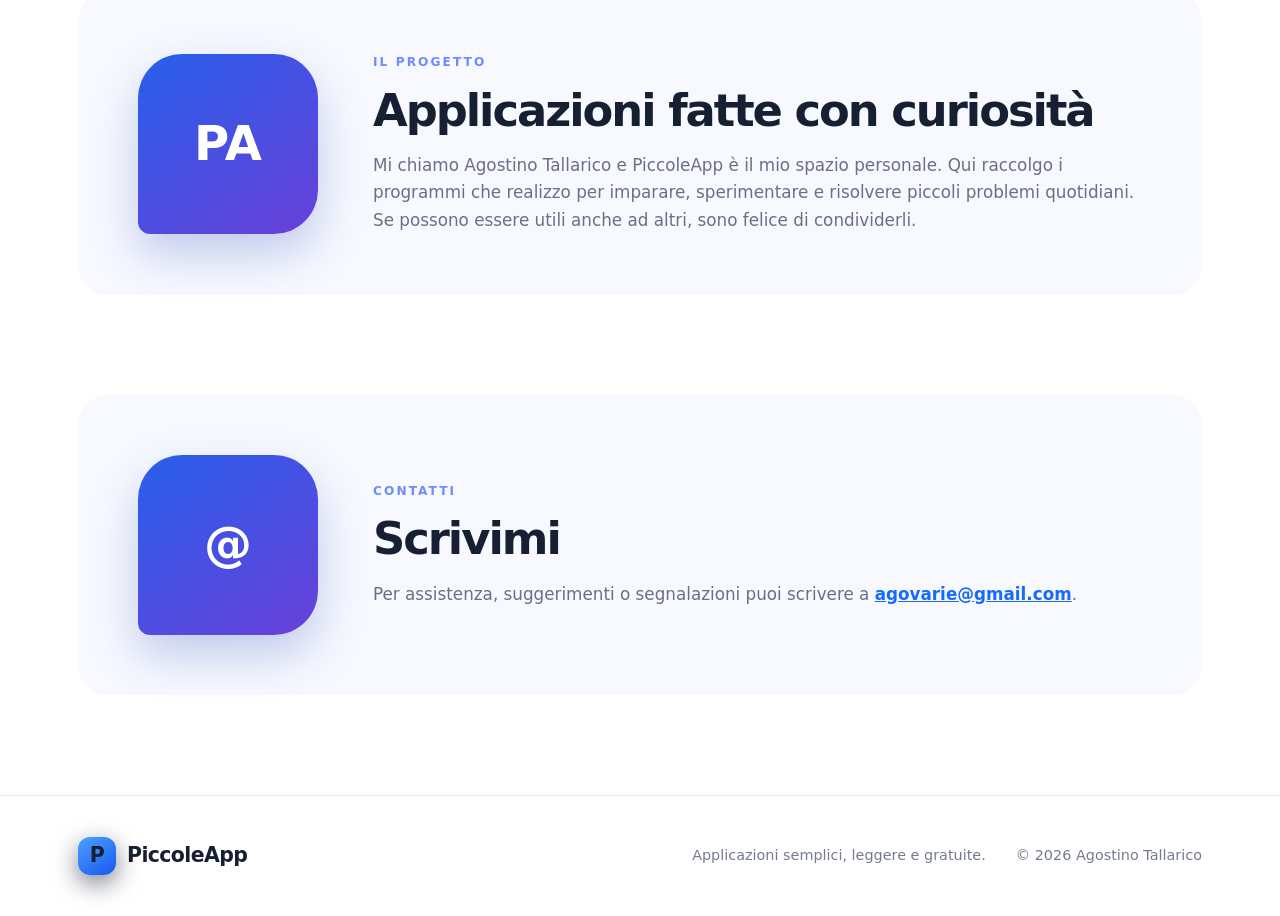
==== commit 32ca9f2d: "Trasforma la home nel catalogo PiccoleApp" ====
--- a/index.html
+++ b/index.html
@@ -1,605 +1,78 @@
-<!DOCTYPE html>
+<!doctype html>
 <html lang="it">
 <head>
-  <meta charset="UTF-8" />
-  <meta name="viewport" content="width=device-width, initial-scale=1.0" />
-  <title>PiccoleApp - App Android gratuite e senza pubblicità</title>
-  <meta name="description" content="Traduttore Vocale per Android: traduce voce e testo in 26 lingue e aiuta due persone a comunicare parlando ognuna nella propria lingua." />
-  <link rel="preconnect" href="https://fonts.googleapis.com">
-  <link rel="preconnect" href="https://fonts.gstatic.com" crossorigin>
-  <link href="https://fonts.googleapis.com/css2?family=DM+Sans:wght@400;500;600;700&display=swap" rel="stylesheet">
-  <style>
-    *, *::before, *::after {
-      box-sizing: border-box;
-      margin: 0;
-      padding: 0;
-    }
-
-    :root {
-      --bg: #f5f4f0;
-      --surface: #ffffff;
-      --border: #e2e0d8;
-      --text: #1a1916;
-      --muted: #6f6d66;
-      --accent: #2d6a4f;
-      --accent-dark: #24563f;
-      --accent-light: #e8f4ee;
-      --accent-text: #1b4332;
-      --info-light: #e8f0fb;
-      --info-text: #1e3a6e;
-      --warning-light: #fff7df;
-      --warning-text: #65420a;
-      --radius-sm: 8px;
-      --radius-md: 12px;
-      --radius-lg: 16px;
-      --shadow: 0 10px 30px rgba(28, 34, 30, 0.08);
-    }
-
-    html {
-      scroll-behavior: smooth;
-    }
-
-    body {
-      font-family: 'DM Sans', Arial, sans-serif;
-      background: var(--bg);
-      color: var(--text);
-      line-height: 1.65;
-      overflow-x: hidden;
-    }
-
-    a {
-      color: inherit;
-    }
-
-    nav {
-      background: rgba(255, 255, 255, 0.96);
-      border-bottom: 1px solid var(--border);
-      position: sticky;
-      top: 0;
-      z-index: 100;
-      backdrop-filter: blur(10px);
-    }
-
-    .nav-inner {
-      width: min(100%, 900px);
-      margin: 0 auto;
-      padding: 0 18px;
-      min-height: 56px;
-      display: flex;
-      align-items: center;
-      justify-content: space-between;
-      gap: 16px;
-    }
-
-    .logo {
-      font-size: 18px;
-      font-weight: 700;
-      color: var(--text);
-      text-decoration: none;
-      white-space: nowrap;
-    }
-
-    .logo span {
-      color: var(--accent);
-    }
-
-    .nav-links {
-      display: flex;
-      gap: 6px;
-      align-items: center;
-    }
-
-    .nav-links a {
-      font-size: 13px;
-      color: var(--muted);
-      text-decoration: none;
-      padding: 6px 10px;
-      border-radius: var(--radius-sm);
-      transition: background 0.15s, color 0.15s;
-      white-space: nowrap;
-    }
-
-    .nav-links a:hover {
-      background: var(--bg);
-      color: var(--text);
-    }
-
-    main {
-      width: min(100%, 900px);
-      margin: 0 auto;
-      padding: 22px 16px 64px;
-    }
-
-    .hero,
-    .app-card,
-    .content-section,
-    .install-section {
-      background: var(--surface);
-      border: 1px solid var(--border);
-      border-radius: var(--radius-lg);
-      box-shadow: var(--shadow);
-    }
-
-    .hero {
-      padding: 26px 20px;
-      margin-bottom: 22px;
-    }
-
-    .eyebrow {
-      display: inline-flex;
-      align-items: center;
-      gap: 8px;
-      color: var(--accent-text);
-      background: var(--accent-light);
-      border-radius: 999px;
-      padding: 6px 12px;
-      font-size: 13px;
-      font-weight: 700;
-      margin-bottom: 16px;
-    }
-
-    h1 {
-      font-size: clamp(32px, 9vw, 52px);
-      line-height: 1.05;
-      letter-spacing: 0;
-      font-weight: 700;
-      margin-bottom: 14px;
-    }
-
-    h2 {
-      font-size: 23px;
-      line-height: 1.2;
-      letter-spacing: 0;
-      font-weight: 700;
-      margin-bottom: 12px;
-    }
-
-    h3 {
-      font-size: 17px;
-      line-height: 1.25;
-      letter-spacing: 0;
-      font-weight: 700;
-      margin-bottom: 10px;
-    }
-
-    p {
-      font-size: 16px;
-      margin-bottom: 14px;
-    }
-
-    strong {
-      font-weight: 700;
-    }
-
-    .lead {
-      color: var(--muted);
-      font-size: 18px;
-      max-width: 720px;
-      margin-bottom: 20px;
-    }
-
-    .hero-actions {
-      display: grid;
-      gap: 10px;
-      margin: 20px 0 18px;
-    }
-
-    .btn {
-      display: inline-flex;
-      min-height: 52px;
-      align-items: center;
-      justify-content: center;
-      gap: 8px;
-      border-radius: var(--radius-md);
-      border: 1px solid transparent;
-      padding: 14px 18px;
-      font-family: 'DM Sans', Arial, sans-serif;
-      font-size: 16px;
-      font-weight: 700;
-      line-height: 1.2;
-      text-align: center;
-      text-decoration: none;
-      cursor: pointer;
-      transition: background 0.15s, border-color 0.15s, color 0.15s, transform 0.15s;
-      width: 100%;
-    }
-
-    .btn:hover {
-      transform: translateY(-1px);
-    }
-
-    .btn-download {
-      background: var(--accent);
-      color: #ffffff;
-    }
-
-    .btn-download:hover {
-      background: var(--accent-dark);
-    }
-
-    .btn-outline {
-      background: #ffffff;
-      border-color: var(--border);
-      color: var(--text);
-    }
-
-    .btn-outline:hover {
-      background: var(--bg);
-    }
-
-    .download-note {
-      color: var(--muted);
-      font-size: 13px;
-      margin: 0;
-    }
-
-    .pillole {
-      display: grid;
-      gap: 10px;
-      margin-top: 18px;
-    }
-
-    .pillola {
-      display: flex;
-      align-items: center;
-      gap: 10px;
-      background: var(--accent-light);
-      border-radius: var(--radius-md);
-      padding: 11px 14px;
-      font-size: 14px;
-      font-weight: 700;
-      color: var(--accent-text);
-    }
-
-    .pillola.info {
-      background: var(--info-light);
-      color: var(--info-text);
-    }
-
-    .pillola .ico {
-      font-size: 18px;
-      flex: 0 0 auto;
-    }
-
-    .section-label {
-      font-size: 12px;
-      font-weight: 700;
-      letter-spacing: 0.8px;
-      text-transform: uppercase;
-      color: var(--muted);
-      margin: 24px 2px 12px;
-    }
-
-    .app-card {
-      padding: 20px;
-      margin-bottom: 18px;
-    }
-
-    .app-head {
-      display: grid;
-      grid-template-columns: 54px 1fr;
-      gap: 14px;
-      align-items: center;
-      margin-bottom: 16px;
-    }
-
-    .app-icon {
-      width: 54px;
-      height: 54px;
-      border-radius: 14px;
-      background: var(--accent-light);
-      display: flex;
-      align-items: center;
-      justify-content: center;
-      font-size: 27px;
-      flex-shrink: 0;
-    }
-
-    .app-name {
-      font-weight: 700;
-      font-size: 20px;
-      line-height: 1.15;
-      margin: 0 0 4px;
-    }
-
-    .app-platform {
-      color: var(--muted);
-      font-size: 13px;
-      margin: 0;
-    }
-
-    .app-description {
-      color: var(--text);
-      margin-bottom: 16px;
-    }
-
-    .tag-list {
-      display: grid;
-      grid-template-columns: repeat(2, minmax(0, 1fr));
-      gap: 8px;
-      margin-bottom: 16px;
-    }
-
-    .tag {
-      display: inline-flex;
-      align-items: center;
-      justify-content: center;
-      min-height: 34px;
-      border-radius: 999px;
-      padding: 7px 10px;
-      font-size: 13px;
-      font-weight: 700;
-      text-align: center;
-    }
-
-    .tag-free {
-      background: var(--accent-light);
-      color: var(--accent-text);
-    }
-
-    .tag-nopub {
-      background: var(--info-light);
-      color: var(--info-text);
-    }
-
-    .tag-warning {
-      background: var(--warning-light);
-      color: var(--warning-text);
-    }
-
-    .content-section,
-    .install-section {
-      padding: 22px 20px;
-      margin-bottom: 18px;
-    }
-
-    .content-section p:last-child,
-    .install-section p:last-child {
-      margin-bottom: 0;
-    }
-
-    .language-list {
-      color: var(--muted);
-    }
-
-    .install-intro {
-      color: var(--muted);
-      margin-bottom: 16px;
-    }
-
-    .steps {
-      list-style: none;
-      display: grid;
-      gap: 10px;
-      margin: 18px 0;
-    }
-
-    .steps li {
-      display: grid;
-      grid-template-columns: 28px 1fr;
-      gap: 10px;
-      align-items: flex-start;
-      font-size: 15px;
-    }
-
-    .step-n {
-      width: 28px;
-      height: 28px;
-      border-radius: 50%;
-      background: var(--accent);
-      color: #ffffff;
-      font-size: 13px;
-      font-weight: 700;
-      display: inline-flex;
-      align-items: center;
-      justify-content: center;
-      margin-top: 1px;
-    }
-
-    .install-note {
-      background: var(--accent-light);
-      border-radius: var(--radius-md);
-      padding: 14px;
-      font-size: 14px;
-      color: var(--accent-text);
-      display: grid;
-      grid-template-columns: 24px 1fr;
-      gap: 10px;
-      align-items: start;
-    }
-
-    .support-link {
-      color: var(--accent);
-      font-weight: 700;
-      text-decoration: none;
-    }
-
-    .support-link:hover {
-      text-decoration: underline;
-    }
-
-    footer {
-      border-top: 1px solid var(--border);
-      text-align: center;
-      padding: 28px 20px;
-      font-size: 13px;
-      color: var(--muted);
-    }
-
-    footer p {
-      font-size: 13px;
-      margin: 0;
-    }
-
-    footer a {
-      color: var(--accent);
-      text-decoration: none;
-      font-weight: 700;
-    }
-
-    @media (min-width: 640px) {
-      main {
-        padding: 38px 20px 80px;
-      }
-
-      .hero,
-      .app-card,
-      .content-section,
-      .install-section {
-        padding: 32px;
-      }
-
-      .hero-actions {
-        grid-template-columns: minmax(260px, 340px) minmax(180px, 220px);
-        align-items: center;
-      }
-
-      .pillole {
-        grid-template-columns: repeat(3, minmax(0, 1fr));
-      }
-
-      .tag-list {
-        grid-template-columns: repeat(4, minmax(0, 1fr));
-      }
-    }
-
-    @media (max-width: 420px) {
-      .nav-inner {
-        padding: 0 14px;
-      }
-
-      .nav-links a {
-        font-size: 12px;
-        padding: 6px 7px;
-      }
-
-      main {
-        padding-left: 12px;
-        padding-right: 12px;
-      }
-
-      .hero,
-      .app-card,
-      .content-section,
-      .install-section {
-        border-radius: var(--radius-md);
-      }
-
-      .tag-list {
-        grid-template-columns: 1fr;
-      }
-    }
-  </style>
+  <meta charset="utf-8">
+  <meta name="viewport" content="width=device-width, initial-scale=1">
+  <meta name="description" content="PiccoleApp: applicazioni semplici, leggere e gratuite create da Agostino Tallarico.">
+  <title>PiccoleApp — Applicazioni semplici e gratuite</title>
+  <link rel="stylesheet" href="styles.css">
 </head>
 <body>
-
-<nav>
-  <div class="nav-inner">
-    <a href="#" class="logo">Piccole<span>App</span></a>
-    <div class="nav-links">
-      <a href="#app">App</a>
-      <a href="#installa">Installazione</a>
-      <a href="#contatti">Contatti</a>
-    </div>
-  </div>
-</nav>
-
-<main>
-  <section class="hero">
-    <div class="eyebrow">Android · versione 1.2</div>
-    <h1>Traduttore Vocale</h1>
-    <p class="lead">Traduci voce e testo in 26 lingue. Aiuta due persone a comunicare parlando ognuna nella propria lingua.</p>
-    <div class="hero-actions">
-      <a href="https://github.com/piccoleapp-agozx/piccoleapp-agozx.github.io/releases/download/v1.2/Traduttore_Vocale_v1.2.apk" class="btn btn-download">Scarica Traduttore Vocale</a>
-      <a href="#installa" class="btn btn-outline">Come installare</a>
-    </div>
-    <p class="download-note">File APK per Android · v1.2 · download da GitHub</p>
-    <div class="pillole">
-      <div class="pillola"><span class="ico">🌍</span> 26 lingue</div>
-      <div class="pillola"><span class="ico">🚫</span> Senza pubblicità</div>
-      <div class="pillola"><span class="ico">👤</span> Nessun account</div>
-      <div class="pillola info"><span class="ico">🎙️</span> Voce e testo</div>
-      <div class="pillola info"><span class="ico">🎓</span> Utile per studenti</div>
-      <div class="pillola info"><span class="ico">0€</span> Gratis</div>
-    </div>
-  </section>
-
-  <section id="app">
-    <p class="section-label">App da scaricare</p>
-    <div class="app-card">
-      <div class="app-head">
-        <div class="app-icon">🎙️</div>
-        <div>
-          <p class="app-name">Traduttore Vocale</p>
-          <p class="app-platform">Android · v1.2 · 26 lingue</p>
+  <header class="hero">
+    <nav class="nav" aria-label="Navigazione principale">
+      <a class="brand" href="#inizio"><span class="brand-mark">P</span>PiccoleApp</a>
+      <div class="nav-links"><a class="nav-link" href="#app">Le mie app</a><a class="nav-link" href="#contatti">Contatti</a></div>
+    </nav>
+    <div class="hero-content" id="inizio">
+      <div>
+        <p class="eyebrow">CREATE CON PASSIONE, CONDIVISE CON TUTTI</p>
+        <h1>Piccole applicazioni,<br><span>grandi comodità.</span></h1>
+        <p class="intro">Creo applicazioni semplici e leggere, pensate per essere utili nella vita di tutti i giorni. Sono tutte <strong>gratuite e senza pubblicità</strong>: due caratteristiche sempre più difficili da trovare. Scegli quella che ti serve e provala liberamente.</p>
+        <a class="primary" href="#app">Scopri le applicazioni <span aria-hidden="true">↓</span></a>
+      </div>
+      <div class="hero-art" aria-hidden="true">
+        <div class="phone">
+          <div class="speaker"></div>
+          <div class="screen">
+            <span class="mini-logo">P</span>
+            <strong>PiccoleApp</strong>
+            <small>semplici • leggere • utili</small>
+            <div class="mini-grid"><i>文</i><i>☎</i><i>▶</i><i>＋</i></div>
+          </div>
         </div>
-      </div>
-      <p class="app-description">Traduttore Vocale è un'app Android semplice e immediata che traduce voce e testo in <strong>26 lingue</strong>.</p>
-      <p class="app-description">Aiuta due persone che parlano lingue diverse a comunicare senza difficoltà: una parla nella propria lingua, l'altra <strong>legge o ascolta</strong> la traduzione e risponde nella sua.</p>
-      <div class="tag-list">
-        <span class="tag tag-free">Gratis</span>
-        <span class="tag tag-nopub">No pubblicità</span>
-        <span class="tag tag-free">Nessun account</span>
-        <span class="tag tag-warning">APK Android</span>
-      </div>
-      <div class="hero-actions">
-        <a href="https://github.com/piccoleapp-agozx/piccoleapp-agozx.github.io/releases/download/v1.2/Traduttore_Vocale_v1.2.apk" class="btn btn-download">Scarica Traduttore Vocale</a>
-        <a href="Recensione_TraduttoreVocale.html" class="btn btn-outline">Scopri di più</a>
+        <span class="orb orb-one"></span><span class="orb orb-two"></span>
       </div>
     </div>
-  </section>
+  </header>
 
-  <section class="content-section">
-    <h2>Cosa fa</h2>
-    <p>Traduttore Vocale è un'app Android semplice e immediata che traduce voce e testo in <strong>26 lingue</strong>.</p>
-    <p>Aiuta due persone che parlano lingue diverse a comunicare senza difficoltà: una parla nella propria lingua, l'altra <strong>legge o ascolta</strong> la traduzione e risponde nella sua.</p>
-    <p>È pensata anche per <strong>studenti e ragazzi</strong> che vogliono imparare nuove lingue: permette di esercitarsi con parole, frasi e pronuncia, ascoltare come suonano le lingue straniere e migliorare la comprensione in modo pratico, quotidiano e senza pressione.</p>
-  </section>
+  <main>
+    <section class="apps" id="app">
+      <div class="section-heading">
+        <div><p class="eyebrow">LE APPLICAZIONI</p><h2>Scegli quella che fa per te</h2></div>
+        <p>Ogni app nasce da un’esigenza concreta: fare bene una cosa. Tutte le applicazioni PiccoleApp sono <strong>gratuite e senza pubblicità</strong>.</p>
+      </div>
+      <div class="cards">
+        <article class="card card-blue">
+          <div class="app-icon" aria-hidden="true">文</div>
+          <p class="platform">ANDROID</p>
+          <h3>Traduttore Vocale</h3>
+          <p>Un piccolo traduttore vocale gratuito, semplice, leggero e senza pubblicità. Utile per muovere i primi passi in una nuova lingua.</p>
+          <a href="traduttore-vocale/">Vai all'app <span aria-hidden="true">→</span></a>
+        </article>
+        <article class="card card-red">
+          <div class="app-icon" aria-hidden="true">☎</div>
+          <p class="platform">ANDROID</p>
+          <h3>No Spam</h3>
+          <p>Aiuta a filtrare telefonate indesiderate, spam e chiamate sospette, lasciandoti il controllo delle comunicazioni.</p>
+          <a href="no-spam/">Vai all'app <span aria-hidden="true">→</span></a>
+        </article>
+        <article class="card card-violet">
+          <div class="app-icon" aria-hidden="true">▶</div>
+          <p class="platform">UTILITY</p>
+          <h3>Scarica Video</h3>
+          <p>Permette di salvare video da link condivisi o incollati, quando il sito rende disponibile il contenuto come file scaricabile.</p>
+          <a href="scarica-video/">Vai all'app <span aria-hidden="true">→</span></a>
+        </article>
+      </div>
+    </section>
 
-  <section class="content-section">
-    <h2>Lingue disponibili</h2>
-    <p class="language-list">Italiano, Inglese, Francese, Spagnolo, Tedesco, Portoghese, Cinese semplificato, Olandese, Rumeno, Polacco, Ceco, Greco, Ungherese, Svedese, Danese, Albanese, Arabo, Ucraino, Russo, Bengalese, Hindi, Urdu, Tagalog, Turco, Tamil, Finlandese.</p>
-  </section>
+    <section class="about">
+      <div class="about-mark">PA</div>
+      <div><p class="eyebrow">IL PROGETTO</p><h2>Applicazioni fatte con curiosità</h2><p>Mi chiamo Agostino Tallarico e PiccoleApp è il mio spazio personale. Qui raccolgo i programmi che realizzo per imparare, sperimentare e risolvere piccoli problemi quotidiani. Se possono essere utili anche ad altri, sono felice di condividerli.</p></div>
+    </section>
+      <section class="about" id="contatti"><div class="about-mark">@</div><div><p class="eyebrow">CONTATTI</p><h2>Scrivimi</h2><p>Per assistenza, suggerimenti o segnalazioni puoi scrivere a <a href="mailto:agovarie@gmail.com">agovarie@gmail.com</a>.</p></div></section>
+  </main>
 
-  <section class="install-section" id="installa">
-    <h2>Come installare l'app</h2>
-    <p class="install-intro">Traduttore Vocale si scarica come file APK perché non viene distribuita tramite Play Store.</p>
-    <ol class="steps">
-      <li><span class="step-n">1</span><span>Tocca <strong>Scarica Traduttore Vocale</strong>.</span></li>
-      <li><span class="step-n">2</span><span>Quando il download finisce, tocca la notifica <strong>Download completato</strong>.</span></li>
-      <li><span class="step-n">3</span><span>Se non trovi la notifica, apri <strong>File</strong>, <strong>Archivio</strong> o <strong>Gestione file</strong>.</span></li>
-      <li><span class="step-n">4</span><span>Vai nella cartella <strong>Download</strong> e tocca il file scaricato.</span></li>
-      <li><span class="step-n">5</span><span>Se Android lo chiede, consenti l'installazione da questa fonte.</span></li>
-      <li><span class="step-n">6</span><span>Torna indietro e tocca <strong>Installa</strong>.</span></li>
-    </ol>
-    <div class="install-note">
-      <span>💡</span>
-      <span>Il messaggio <strong>"app da fonte sconosciuta"</strong> è normale quando installi un'app fuori dal Play Store. Traduttore Vocale viene distribuita direttamente da PiccoleApp tramite GitHub.</span>
-    </div>
-    <div class="install-note" style="margin-top:12px; background:var(--warning-light); color:var(--warning-text);">
-      <span>🛡️</span>
-      <span>Su alcuni telefoni Android può comparire l'avviso <strong>"Limitato dalla protezione avanzata"</strong>. È un controllo di sicurezza che Android mostra quando si installa un'app scaricata fuori dal Play Store. Se vuoi interrompere l'installazione, tocca <strong>OK</strong>. Se invece vuoi continuare, tocca <strong>Impostazioni</strong> e consenti l'installazione per questa app. Prima di procedere controlla che il file sia stato scaricato da questa pagina PiccoleApp o dalla release GitHub dell'account <strong>piccoleapp-agozx</strong>.</span>
-    </div>
-  </section>
-
-  <section class="content-section">
-    <h2>PiccoleApp</h2>
-    <p>PiccoleApp è un progetto indipendente di Agostino Tallarico. Le app sono pensate per essere semplici, gratuite, senza pubblicità e senza registrazioni obbligatorie.</p>
-  </section>
-
-  <section class="content-section" id="contatti">
-    <h2>Contatti e privacy</h2>
-    <p>Per supporto, feedback e richieste privacy puoi scrivere a <a href="mailto:agovarie@gmail.com">agovarie@gmail.com</a>.</p>
-    <p>Leggi la <a href="privacy-traduttore-vocale.html">Privacy Policy di Traduttore Vocale</a>.</p>
-  </section>
-</main>
-
-<footer>
-  <p>© 2026 PiccoleApp · Progetto indipendente di <a href="https://piccoleapp-agozx.github.io">Agostino Tallarico</a> · <a href="mailto:agovarie@gmail.com">agovarie@gmail.com</a> · <a href="privacy-traduttore-vocale.html">Privacy</a></p>
-</footer>
-
+  <footer><a class="brand footer-brand" href="#inizio"><span class="brand-mark">P</span>PiccoleApp</a><p>Applicazioni semplici, leggere e gratuite.</p><p>© 2026 Agostino Tallarico</p></footer>
 </body>
 </html>
-
-
-
--- a/styles.css
+++ b/styles.css
@@ -0,0 +1,3 @@
+:root{--ink:#172033;--muted:#687087;--blue:#1769ff;--paper:#f7f9ff;--line:#e3e8f3;--white:#fff}*{box-sizing:border-box}html{scroll-behavior:smooth}body{margin:0;color:var(--ink);font-family:Inter,ui-sans-serif,system-ui,-apple-system,"Segoe UI",sans-serif;background:#fff;line-height:1.65}.hero{min-height:680px;color:#fff;overflow:hidden;background:radial-gradient(circle at 78% 40%,#324fd1 0,transparent 28%),linear-gradient(135deg,#0c1631 0%,#17275c 54%,#203a91 100%)}.nav{height:88px;max-width:1180px;margin:auto;padding:0 28px;display:flex;align-items:center;justify-content:space-between;border-bottom:1px solid #ffffff25}.brand{display:flex;align-items:center;gap:11px;color:inherit;text-decoration:none;font-size:1.28rem;font-weight:800;letter-spacing:-.03em}.brand-mark{width:38px;height:38px;display:grid;place-items:center;border-radius:12px;background:linear-gradient(145deg,#4da1ff,#1658ee);box-shadow:0 8px 24px #08102a88}.nav-link{color:#eaf0ff;text-decoration:none;font-weight:650}.hero-content{max-width:1180px;margin:auto;padding:92px 28px 80px;display:grid;grid-template-columns:1.15fr .85fr;align-items:center;gap:50px}.eyebrow{margin:0 0 14px;color:#6e8cff;font-size:.76rem;font-weight:850;letter-spacing:.17em}.hero .eyebrow{color:#8fb1ff}h1{font-size:clamp(3rem,6vw,5.8rem);letter-spacing:-.065em;line-height:.98;margin:0 0 28px;max-width:800px}h1 span{color:#8eb2ff}.intro{font-size:1.12rem;color:#d3dcf5;max-width:650px;margin:0 0 34px}.primary{display:inline-flex;gap:14px;align-items:center;background:#fff;color:#153475;text-decoration:none;font-weight:800;padding:14px 21px;border-radius:12px;box-shadow:0 12px 30px #050b1d66;transition:.2s}.primary:hover{transform:translateY(-2px)}.hero-art{position:relative;display:grid;place-items:center;min-height:430px}.phone{z-index:2;width:235px;height:430px;padding:12px;border:1px solid #ffffff55;border-radius:40px;background:#0b1128;box-shadow:0 40px 80px #02061699;transform:rotate(5deg)}.speaker{width:68px;height:7px;border-radius:8px;background:#252d45;margin:3px auto 9px}.screen{height:382px;border-radius:28px;background:linear-gradient(160deg,#eef5ff,#fff);color:#172033;display:flex;flex-direction:column;align-items:center;justify-content:center;gap:8px}.mini-logo{width:64px;height:64px;display:grid;place-items:center;border-radius:20px;color:white;font-size:2rem;font-weight:900;background:linear-gradient(145deg,#4da1ff,#1658ee)}.screen strong{font-size:1.28rem}.screen small{color:#7b8293}.mini-grid{display:grid;grid-template-columns:repeat(4,38px);gap:8px;margin-top:26px}.mini-grid i{height:38px;display:grid;place-items:center;font-style:normal;border-radius:11px;background:#e8efff;color:#2b60d6}.orb{position:absolute;border-radius:50%;filter:blur(1px)}.orb-one{width:130px;height:130px;background:#4396ff44;right:5%;top:0}.orb-two{width:70px;height:70px;background:#8d6cff66;left:4%;bottom:8%}.apps{max-width:1180px;margin:auto;padding:100px 28px}.section-heading{display:grid;grid-template-columns:1fr 1fr;align-items:end;gap:80px;margin-bottom:42px}.section-heading h2,.about h2{margin:0;font-size:clamp(2rem,3.5vw,3.3rem);line-height:1.08;letter-spacing:-.045em}.section-heading>p{margin:0;color:var(--muted);font-size:1.04rem}.cards{display:grid;grid-template-columns:repeat(3,1fr);gap:22px}.card{min-height:390px;padding:30px;border:1px solid var(--line);border-radius:22px;background:var(--white);box-shadow:0 15px 40px #20315b0d;display:flex;flex-direction:column;transition:.25s}.card:hover{transform:translateY(-6px);box-shadow:0 22px 50px #20315b1a}.app-icon{width:66px;height:66px;display:grid;place-items:center;border-radius:19px;font-size:1.7rem;font-weight:850;margin-bottom:25px}.platform{font-size:.7rem;letter-spacing:.15em;font-weight:900;margin:0 0 8px}.card h3{font-size:1.55rem;margin:0 0 12px;letter-spacing:-.03em}.card>p:not(.platform){color:var(--muted);margin:0 0 24px}.card a{margin-top:auto;color:inherit;text-decoration:none;font-weight:850}.card-blue .app-icon{background:#e7f0ff;color:#1769ff}.card-blue .platform,.card-blue a{color:#1769ff}.card-red .app-icon{background:#ffebed;color:#dc3046}.card-red .platform,.card-red a{color:#d5273e}.card-violet .app-icon{background:#f0eaff;color:#7147d9}.card-violet .platform,.card-violet a{color:#7147d9}.about{max-width:1124px;margin:0 auto 100px;padding:60px;display:grid;grid-template-columns:180px 1fr;gap:55px;align-items:center;border-radius:30px;background:var(--paper)}.about-mark{height:180px;display:grid;place-items:center;color:#fff;font-size:3rem;font-weight:900;border-radius:44px 44px 44px 12px;background:linear-gradient(145deg,#285fec,#6940d8);box-shadow:0 20px 45px #3b57b94a}.about p:last-child{color:var(--muted);font-size:1.05rem;margin-bottom:0}footer{border-top:1px solid var(--line);padding:34px max(28px,calc((100% - 1124px)/2));display:flex;gap:30px;align-items:center;color:#737b8d;font-size:.9rem}.footer-brand{color:var(--ink);margin-right:auto}@media(max-width:780px){.hero{min-height:auto}.nav{height:74px}.hero-content{padding-top:62px;grid-template-columns:1fr;text-align:center}.intro{margin-left:auto;margin-right:auto}.hero-art{min-height:350px}.phone{width:190px;height:348px;border-radius:32px}.screen{height:307px}.section-heading{grid-template-columns:1fr;gap:20px}.cards{grid-template-columns:1fr}.card{min-height:330px}.about{margin:0 20px 70px;padding:36px 26px;grid-template-columns:1fr}.about-mark{width:120px;height:120px;border-radius:30px 30px 30px 8px}footer{flex-direction:column;align-items:flex-start;gap:8px}.footer-brand{margin-bottom:10px}}@media(prefers-reduced-motion:reduce){html{scroll-behavior:auto}.primary,.card{transition:none}}
+
+.nav-links{display:flex;gap:24px}.about a{color:#1769ff;font-weight:800}@media(max-width:780px){.nav-links{gap:12px}.nav-link{font-size:.85rem}}
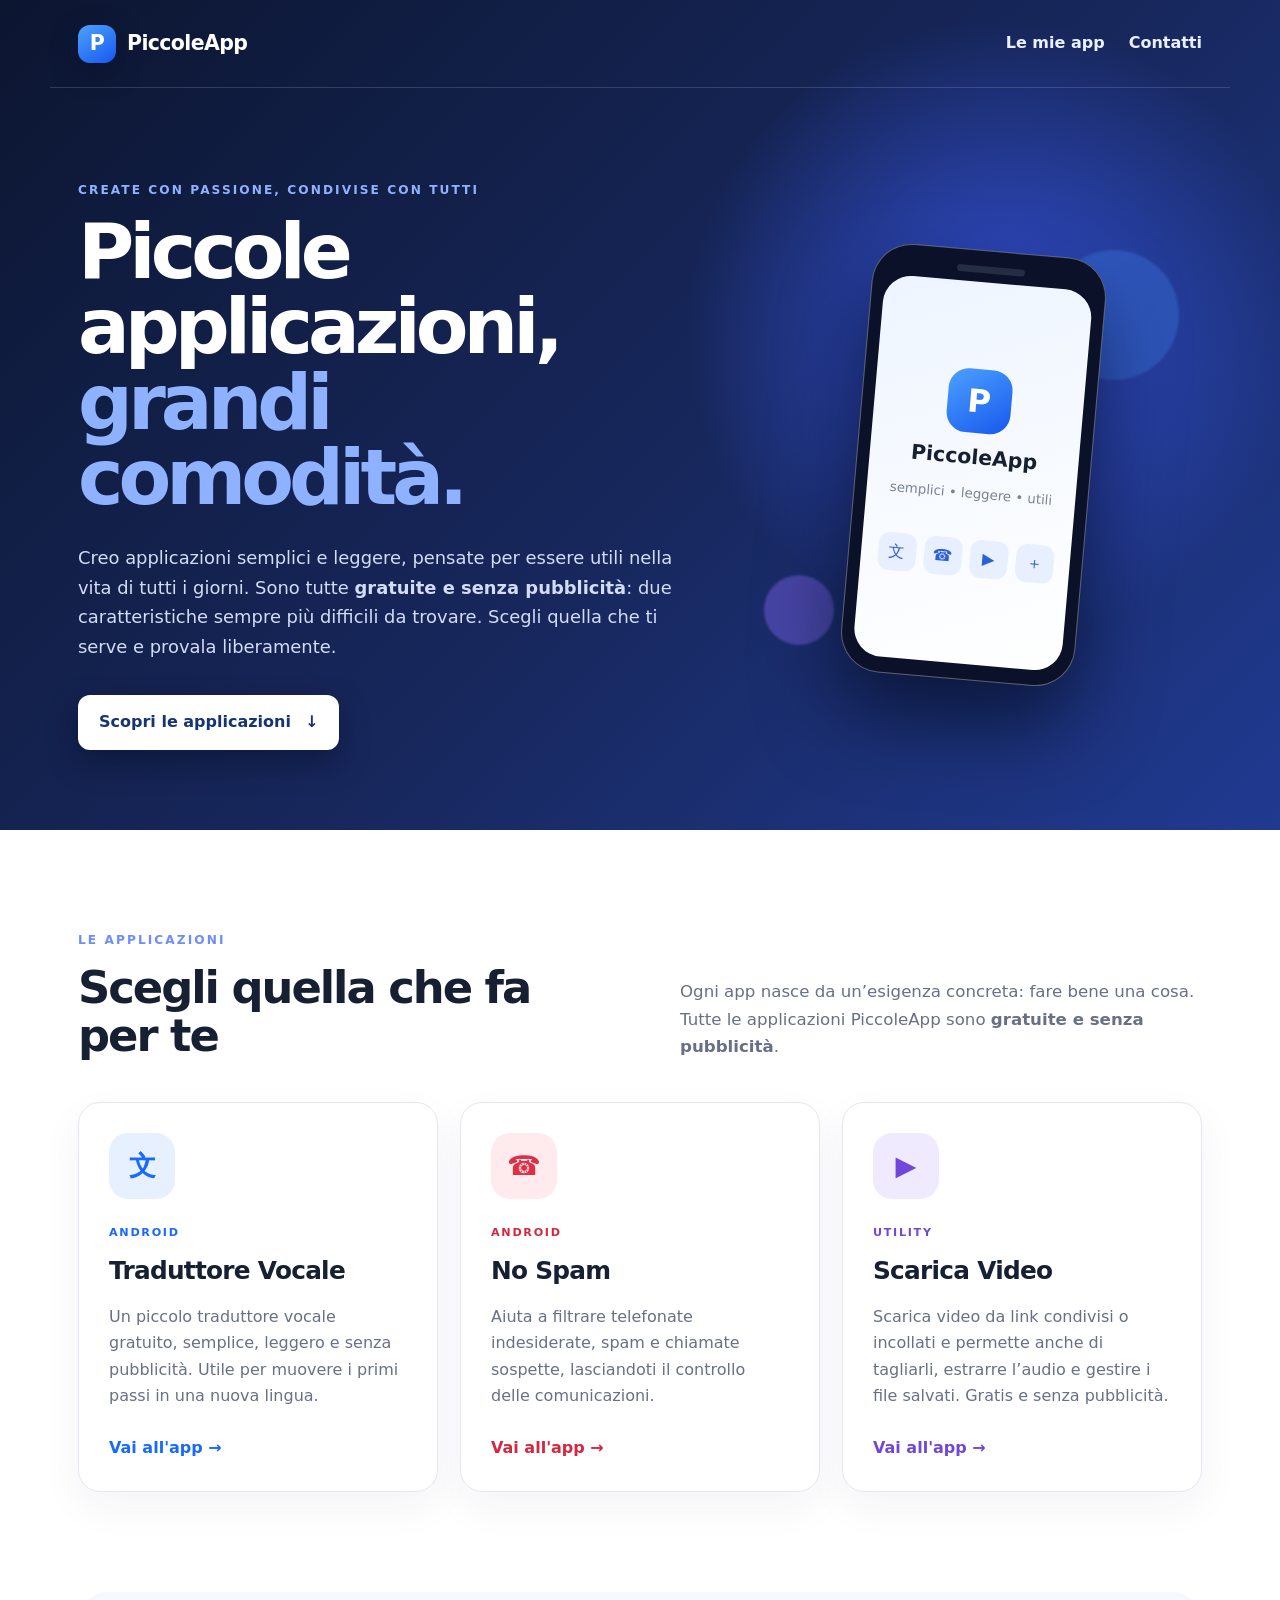
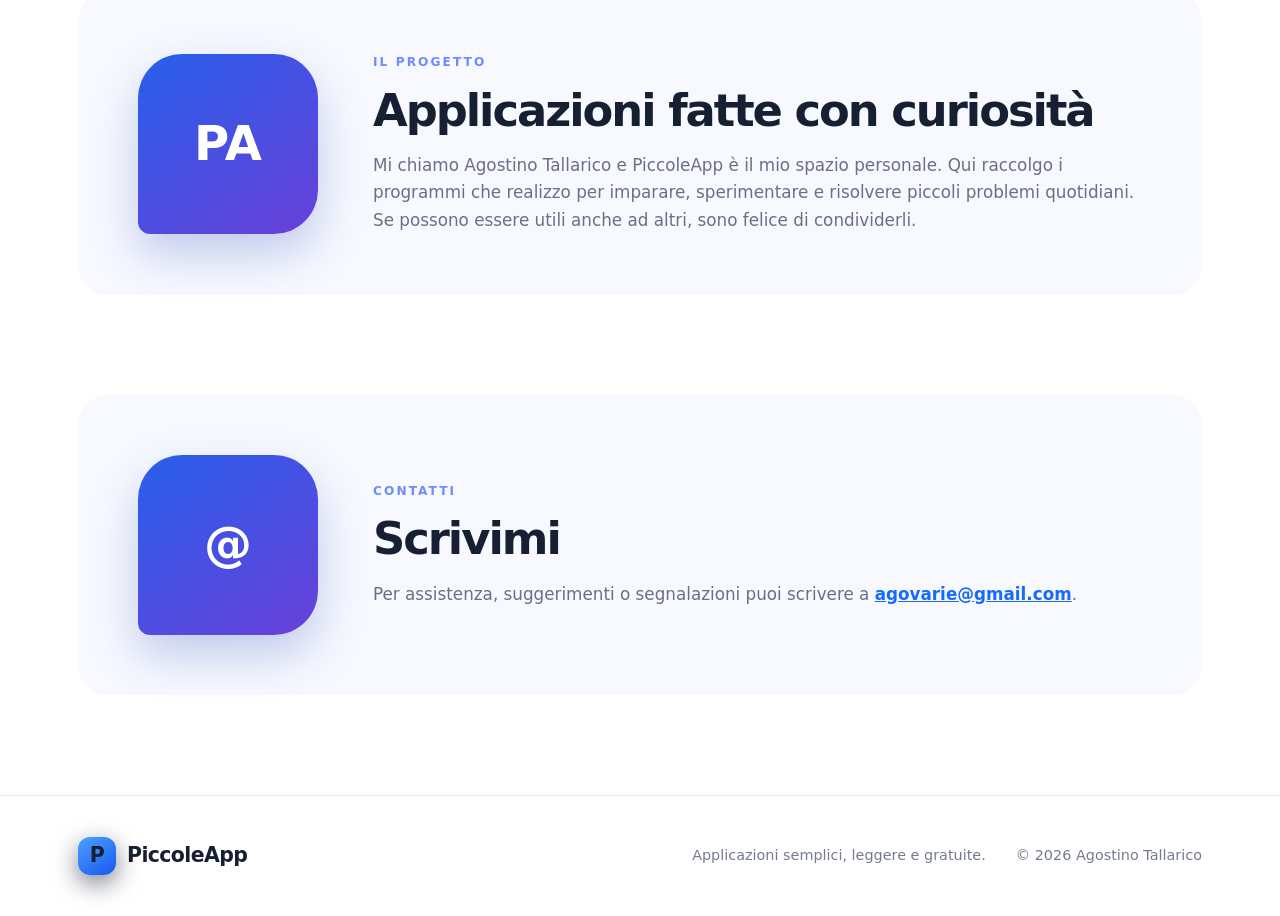
==== commit 4b42f354: "Aggiorna la presentazione di Scarica Video" ====
--- a/index.html
+++ b/index.html
@@ -60,7 +60,7 @@
           <div class="app-icon" aria-hidden="true">▶</div>
           <p class="platform">UTILITY</p>
           <h3>Scarica Video</h3>
-          <p>Permette di salvare video da link condivisi o incollati, quando il sito rende disponibile il contenuto come file scaricabile.</p>
+          <p>Scarica video da link condivisi o incollati e permette anche di tagliarli, estrarre l’audio e gestire i file salvati. Gratis e senza pubblicità.</p>
           <a href="scarica-video/">Vai all'app <span aria-hidden="true">→</span></a>
         </article>
       </div>
